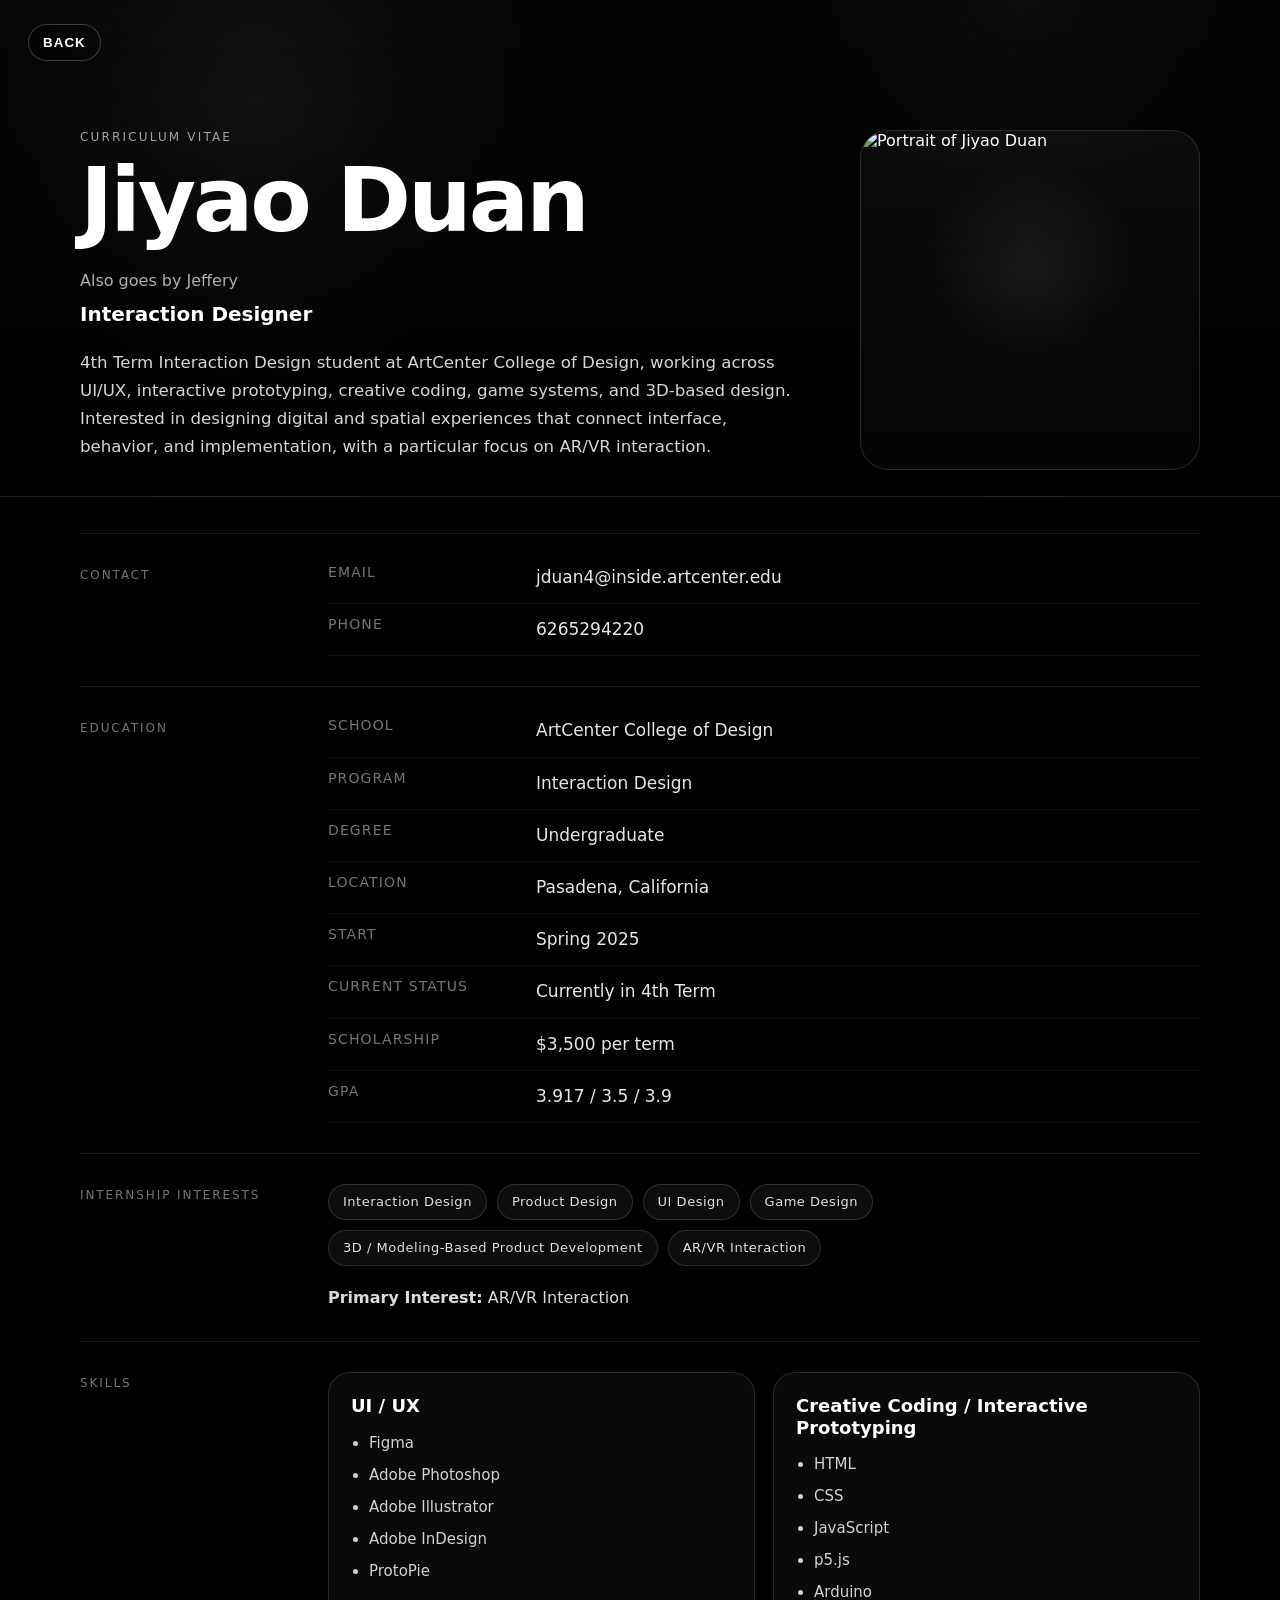
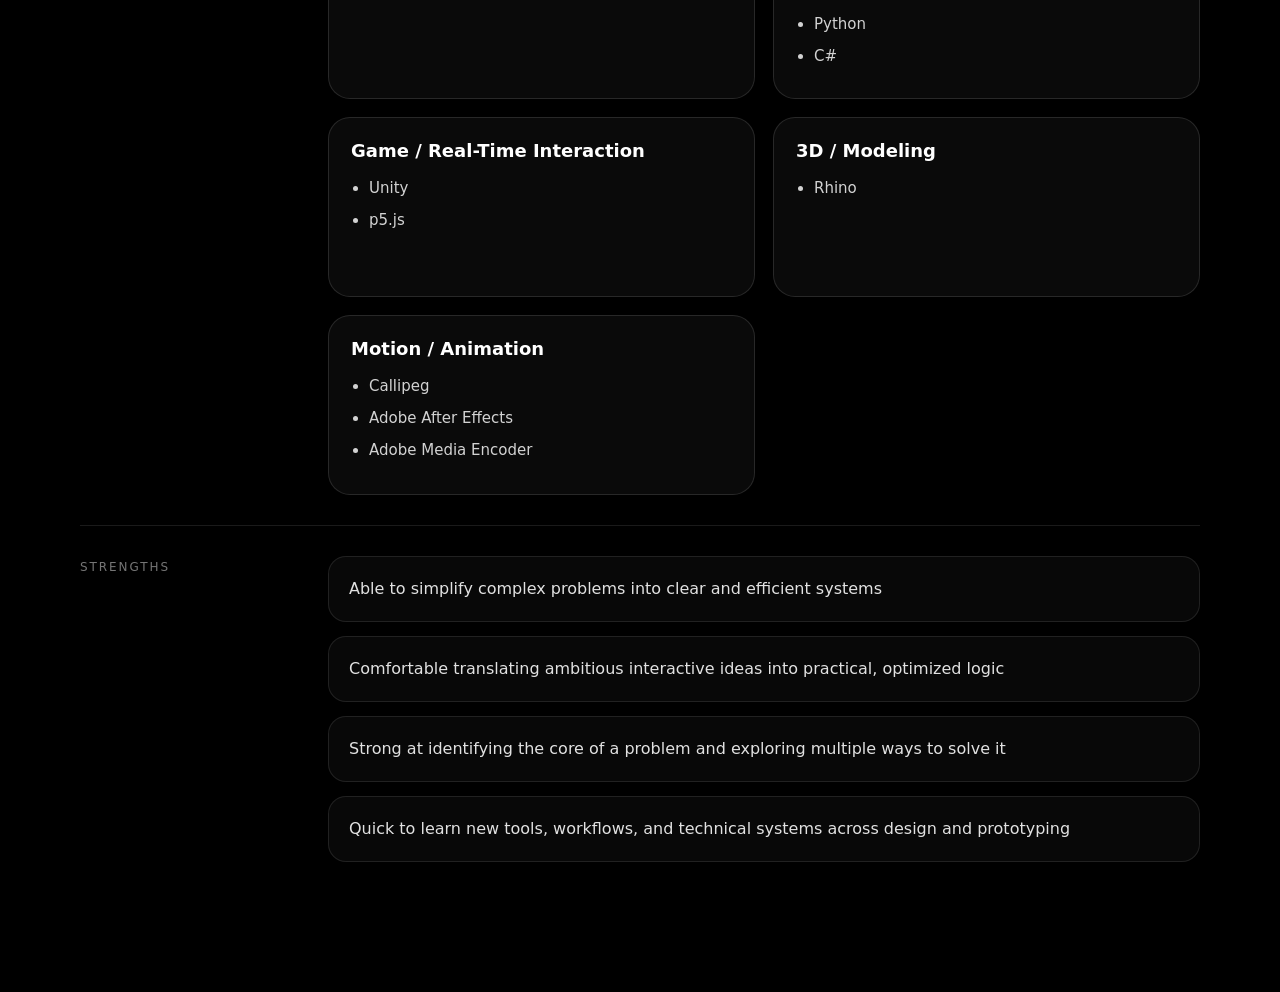
==== cv.html @ f0c349e0 "Add files via upload" ====
<!doctype html>
<html lang="en">
<head>
  <meta charset="utf-8" />
  <meta name="viewport" content="width=device-width,initial-scale=1" />
  <title>CV</title>
  <link rel="stylesheet" href="style.css" />
</head>
<body class="cv-page">

<main class="cv">
  <section class="cv__hero">
    <div class="cv__chrome">
      <button class="cv__back" type="button" onclick="window.location.href='index.html'">BACK</button>
    </div>

    <div class="cv__heroInner">
      <div class="cv__heroText">
        <div class="cv__eyebrow">CURRICULUM VITAE</div>

        <h1 class="cv__title">Jiyao Duan</h1>

        <p class="cv__alias">Also goes by Jeffery</p>
        <p class="cv__role">Interaction Designer</p>

        <p class="cv__intro">
          4th Term Interaction Design student at ArtCenter College of Design, working across UI/UX,
          interactive prototyping, creative coding, game systems, and 3D-based design. Interested in
          designing digital and spatial experiences that connect interface, behavior, and implementation,
          with a particular focus on AR/VR interaction.
        </p>
      </div>

      <div class="cv__heroMedia">
        <div class="cv__photoCard">
          <img class="cv__photo" src="reference/portfolio.jpeg" alt="Portrait of Jiyao Duan">
        </div>
      </div>
    </div>
  </section>

  <section class="cv__content">
    <section class="cv__section">
      <div class="cv__label">Contact</div>
      <div class="cv__body">
        <div class="cv__list">
          <div class="cv__row">
            <span class="cv__key">Email</span>
            <span class="cv__value">jduan4@inside.artcenter.edu</span>
          </div>
          <div class="cv__row">
            <span class="cv__key">Phone</span>
            <span class="cv__value">6265294220</span>
          </div>
        </div>
      </div>
    </section>

    <section class="cv__section">
      <div class="cv__label">Education</div>
      <div class="cv__body">
        <div class="cv__list">
          <div class="cv__row">
            <span class="cv__key">School</span>
            <span class="cv__value">ArtCenter College of Design</span>
          </div>
          <div class="cv__row">
            <span class="cv__key">Program</span>
            <span class="cv__value">Interaction Design</span>
          </div>
          <div class="cv__row">
            <span class="cv__key">Degree</span>
            <span class="cv__value">Undergraduate</span>
          </div>
          <div class="cv__row">
            <span class="cv__key">Location</span>
            <span class="cv__value">Pasadena, California</span>
          </div>
          <div class="cv__row">
            <span class="cv__key">Start</span>
            <span class="cv__value">Spring 2025</span>
          </div>
          <div class="cv__row">
            <span class="cv__key">Current Status</span>
            <span class="cv__value">Currently in 4th Term</span>
          </div>
          <div class="cv__row">
            <span class="cv__key">Scholarship</span>
            <span class="cv__value">$3,500 per term</span>
          </div>
          <div class="cv__row">
            <span class="cv__key">GPA</span>
            <span class="cv__value">3.917 / 3.5 / 3.9</span>
          </div>
        </div>
      </div>
    </section>

    <section class="cv__section">
      <div class="cv__label">Internship Interests</div>
      <div class="cv__body">
        <div class="cv__chips">
          <span>Interaction Design</span>
          <span>Product Design</span>
          <span>UI Design</span>
          <span>Game Design</span>
          <span>3D / Modeling-Based Product Development</span>
          <span>AR/VR Interaction</span>
        </div>
        <p class="cv__note"><strong>Primary Interest:</strong> AR/VR Interaction</p>
      </div>
    </section>

    <section class="cv__section">
      <div class="cv__label">Skills</div>
      <div class="cv__body">
        <div class="cv__grid">
          <article class="cv__card">
            <h3>UI / UX</h3>
            <ul>
              <li>Figma</li>
              <li>Adobe Photoshop</li>
              <li>Adobe Illustrator</li>
              <li>Adobe InDesign</li>
              <li>ProtoPie</li>
            </ul>
          </article>

          <article class="cv__card">
            <h3>Creative Coding / Interactive Prototyping</h3>
            <ul>
              <li>HTML</li>
              <li>CSS</li>
              <li>JavaScript</li>
              <li>p5.js</li>
              <li>Arduino</li>
              <li>Python</li>
              <li>C#</li>
            </ul>
          </article>

          <article class="cv__card">
            <h3>Game / Real-Time Interaction</h3>
            <ul>
              <li>Unity</li>
              <li>p5.js</li>
            </ul>
          </article>

          <article class="cv__card">
            <h3>3D / Modeling</h3>
            <ul>
              <li>Rhino</li>
            </ul>
          </article>

          <article class="cv__card">
            <h3>Motion / Animation</h3>
            <ul>
              <li>Callipeg</li>
              <li>Adobe After Effects</li>
              <li>Adobe Media Encoder</li>
            </ul>
          </article>
        </div>
      </div>
    </section>

    <section class="cv__section">
      <div class="cv__label">Strengths</div>
      <div class="cv__body">
        <div class="cv__strengths">
          <div class="cv__strength">Able to simplify complex problems into clear and efficient systems</div>
          <div class="cv__strength">Comfortable translating ambitious interactive ideas into practical, optimized logic</div>
          <div class="cv__strength">Strong at identifying the core of a problem and exploring multiple ways to solve it</div>
          <div class="cv__strength">Quick to learn new tools, workflows, and technical systems across design and prototyping</div>
        </div>
      </div>
    </section>
  </section>
</main>

</body>
</html>
---- style.css ----
:root{ 
  --bg:#ffffff;
  --ink:#111;
  --inkSoft: rgba(0,0,0,.55);
  --shadow: 0 20px 40px rgba(0,0,0,.18);
}

*{ box-sizing:border-box; }
html,body{ height:100%; }

body{
  margin:0;
  background: var(--bg);
  font-family: system-ui, -apple-system, Segoe UI, Roboto, Helvetica, Arial;
  overflow:hidden;
}

.topbar{
  position:fixed;
  inset:12px 12px auto 12px;
  height:44px;
  display:flex;
  justify-content:space-between;
  align-items:center;
  z-index:50;
  pointer-events:none;
}

.topbar__btn{
  pointer-events:auto;
  border:1px solid rgba(0,0,0,.18);
  background: rgba(255,255,255,.75);
  color: rgba(0,0,0,.85);
  padding:10px 14px;
  border-radius:999px;
  backdrop-filter: blur(10px);
  -webkit-backdrop-filter: blur(10px);
  font-weight:800;
  letter-spacing:.06em;
}

.topbar__center{
  color: rgba(0,0,0,.55);
  font-weight:900;
  letter-spacing:.12em;
}

.stage{
  position:fixed;
  inset:0;
  overflow:hidden;
  background: var(--bg);
  color: var(--ink);
}

.transition{
  position:fixed;
  inset:0;
  pointer-events:none;
  z-index:999;
  opacity:0;
}

.transition.is-on{ opacity:1; }

.transition__img{
  position:absolute;
  left:0;
  top:0;
  width:100px;
  height:100px;
  object-fit:cover;
  border-radius:10px;
  box-shadow: var(--shadow);
  transform-origin: left top;
}

.paper{
  position:absolute;
  inset:0;
  background-image:
    radial-gradient(circle at 20% 10%, rgba(0,0,0,.10), transparent 55%),
    radial-gradient(circle at 80% 30%, rgba(0,0,0,.08), transparent 60%),
    radial-gradient(circle at 40% 80%, rgba(0,0,0,.10), transparent 55%),
    repeating-linear-gradient(0deg, rgba(0,0,0,.03) 0 2px, transparent 2px 6px),
    repeating-linear-gradient(90deg, rgba(0,0,0,.02) 0 2px, transparent 2px 7px);
  mix-blend-mode: multiply;
  pointer-events:none;
}

.bigtype{
  position:absolute;
  inset:0;
  display:flex;
  flex-direction:column;
  justify-content:space-between;
  padding:110px 56px 90px;
  pointer-events:none;
}

#title-top,
#title-bottom{
  display:block;
  width:min(92vw, 1500px);
  margin:0 auto;
  text-align:center;
  font-weight:900;
  text-transform:uppercase;
  letter-spacing:.01em;
  color:#ffffff;
  transform: translateX(0);
  text-wrap: balance;
  word-break: normal;
}

#title-top{
  font-size: clamp(44px, 6vw, 88px);
  line-height:.92;
  opacity:.84;
}

#title-bottom{
  font-size: clamp(22px, 2.6vw, 38px);
  line-height:1;
  opacity:.62;
  letter-spacing:.06em;
  margin-bottom:36px;
}

@keyframes titleInFromRight {
  from { transform: translateX(110vw); opacity:0; }
  to   { transform: translateX(0); opacity:.84; }
}

@keyframes titleInFromLeft {
  from { transform: translateX(-110vw); opacity:0; }
  to   { transform: translateX(0); opacity:.58; }
}

.title-in-top{
  opacity:0;
  will-change: transform, opacity;
  animation: titleInFromRight 1100ms cubic-bezier(0.12, 0.9, 0.2, 1) forwards;
}

.title-in-bottom{
  opacity:0;
  will-change: transform, opacity;
  animation: titleInFromLeft 1100ms cubic-bezier(0.12, 0.9, 0.2, 1) forwards;
}

.route{
  position:absolute;
  left: clamp(14px, 4vw, 56px);
  top: 110px;
  width: clamp(90px, 16vw, 150px);
  height: calc(100vh - 200px);
  opacity:.35;
  pointer-events:none;
}

.route__path{
  fill:none;
  stroke: rgba(0,0,0,.35);
  stroke-width: 8;
  stroke-linecap: round;
  stroke-dasharray: 2 20;
}

.world{
  position:absolute;
  left:50%;
  top:50%;
  will-change: transform;
}

.stamp{
  position:absolute;
  left:0;
  top:0;
  width:min(380px, 68vw);
  aspect-ratio:3/4;
  transform-origin:center;
  cursor:pointer;
  transition:
    opacity 260ms ease,
    filter 260ms ease;
}

.stamp__inner{
  position:absolute;
  inset:0;
  overflow:hidden;
  border-radius:10px;
  background: transparent;
  padding:0;
  border:none;
  box-shadow:
    0 14px 24px rgba(0,0,0,.18),
    0 4px 10px rgba(0,0,0,.10);
  transition:
    box-shadow 260ms ease,
    transform 260ms ease;
}

.stamp__inner::before,
.stamp__inner::after{
  content:none;
}

.stamp__img{
  position:absolute;
  inset:0;
  width:100%;
  height:100%;
  object-fit:cover;
  display:block;
  border-radius:10px;
  border:none;
  box-shadow:none;
}

.stamp.is-focus .stamp__inner{
  box-shadow:
    0 24px 40px rgba(0,0,0,.24),
    0 8px 18px rgba(0,0,0,.12);
}

.meta{
  position:absolute;
  left:0;
  right:0;
  bottom:18px;
  text-align:center;
  font-size:12px;
  letter-spacing:.08em;
  text-transform:uppercase;
  color: var(--inkSoft);
  pointer-events:none;
}

/* =========================
   DETAIL PAGE ONLY
========================= */

body.detail-page{
  overflow-x:hidden;
  overflow-y:auto;
  background:#000;
}

.detail{
  --detail-progress: 0;
  position:relative;
  min-height:100vh;
  background:#000;
  color:#fff;
}

.detail__hero{
  position:relative;
  min-height:180vh;
  background:#000;
}

.detail__bg{
  position:fixed;
  inset:0;
  width:100%;
  height:100vh;
  object-fit:cover;
  z-index:0;
  transform: scale(calc(1.02 - (var(--detail-progress) * 0.02)));
  filter:
    brightness(calc(0.98 - (var(--detail-progress) * 0.20)))
    saturate(calc(1 - (var(--detail-progress) * 0.18)));
  will-change: transform, filter;
}

.detail__veil{
  position:fixed;
  inset:0;
  z-index:1;
  pointer-events:none;
  background:
    linear-gradient(
      to bottom,
      rgba(0,0,0,0.08) 0%,
      rgba(0,0,0,0.10) 18%,
      rgba(0,0,0,0.18) 38%,
      rgba(0,0,0,calc(0.28 + (var(--detail-progress) * 0.24))) 58%,
      rgba(0,0,0,calc(0.62 + (var(--detail-progress) * 0.22))) 76%,
      rgba(0,0,0,calc(0.94 + (var(--detail-progress) * 0.06))) 100%
    );
}

.detail__noise{
  position:fixed;
  inset:0;
  z-index:2;
  pointer-events:none;
  background:
    radial-gradient(circle at 20% 20%, rgba(255,255,255,.06), transparent 28%),
    radial-gradient(circle at 80% 10%, rgba(255,255,255,.04), transparent 22%),
    radial-gradient(circle at 50% 80%, rgba(255,255,255,.03), transparent 30%);
  mix-blend-mode:screen;
  opacity:calc(0.10 - (var(--detail-progress) * 0.04));
}

.detail__chrome{
  position:fixed;
  inset:0 0 auto 0;
  padding:24px 28px;
  z-index:20;
  pointer-events:none;
}

.detail__back{
  pointer-events:auto;
  border:1px solid rgba(255,255,255,.22);
  background: rgba(0,0,0,.26);
  color:#fff;
  padding:10px 14px;
  border-radius:999px;
  backdrop-filter: blur(12px);
  -webkit-backdrop-filter: blur(12px);
  font-weight:800;
  letter-spacing:.08em;
  cursor:pointer;
  transition:
    background 220ms ease,
    border-color 220ms ease,
    transform 220ms ease,
    opacity 220ms ease;
}

.detail__back:hover{
  background: rgba(0,0,0,.42);
  border-color: rgba(255,255,255,.34);
  transform: translateY(-1px);
}

.detail__heroInner{
  position:sticky;
  top:0;
  min-height:100vh;
  display:flex;
  flex-direction:column;
  justify-content:flex-end;
  padding:
    clamp(96px, 12vh, 140px)
    clamp(48px, 5vw, 80px)
    clamp(44px, 7vh, 72px);
  z-index:5;
  width:min(920px, calc(100% - 40px));
  margin:0;
  transform: translateY(calc(var(--detail-progress) * -36px));
  opacity:calc(1 - (var(--detail-progress) * 0.42));
  will-change: transform, opacity;
}

.detail__eyebrow{
  font-size:12px;
  letter-spacing:.18em;
  text-transform:uppercase;
  color:rgba(255,255,255,.72);
  margin-bottom:18px;
}

.detail__title{
  margin:0;
  font-size:clamp(44px, 8vw, 110px);
  line-height:.92;
  font-weight:900;
  letter-spacing:-0.03em;
  text-wrap:balance;
  max-width:7ch;
}

.detail__lead{
  width:min(620px, 86vw);
  margin:22px 0 0;
  font-size:clamp(16px, 1.65vw, 24px);
  line-height:1.5;
  color:rgba(255,255,255,.82);
}

.detail__heroMeta{
  display:flex;
  flex-wrap:wrap;
  gap:10px;
  margin-top:28px;
}

.detail__heroMeta span{
  display:inline-flex;
  align-items:center;
  min-height:34px;
  padding:8px 12px;
  border:1px solid rgba(255,255,255,.16);
  border-radius:999px;
  background:rgba(255,255,255,.06);
  color:rgba(255,255,255,.86);
  font-size:12px;
  letter-spacing:.08em;
  text-transform:uppercase;
  backdrop-filter: blur(10px);
  -webkit-backdrop-filter: blur(10px);
}

.detail__scrollCue{
  margin-top:34px;
  font-size:11px;
  letter-spacing:.22em;
  text-transform:uppercase;
  color:rgba(255,255,255,.52);
}

.detail__contentWrap{
  position:relative;
  z-index:10;
  background:#000;
  margin-top:-10vh;
  padding-bottom:120px;
}

.detail__content{
  width:min(1100px, calc(100% - 40px));
  margin:0 auto;
  padding-top:80px;
}

.detail__section{
  display:grid;
  grid-template-columns: 220px minmax(0, 1fr);
  gap:26px;
  padding:34px 0;
  border-top:1px solid rgba(255,255,255,.10);
}

.detail__section--intro{
  border-top:none;
  padding-top:0;
}

.detail__sectionLabel{
  font-size:12px;
  letter-spacing:.16em;
  text-transform:uppercase;
  color:rgba(255,255,255,.46);
  padding-top:4px;
}

.detail__sectionBody{
  min-width:0;
}

.detail__sectionBody p{
  margin:0 0 18px;
  font-size:clamp(16px, 1.35vw, 20px);
  line-height:1.75;
  color:rgba(255,255,255,.88);
}

.detail__mediaCard{
  border:1px solid rgba(255,255,255,.12);
  border-radius:24px;
  overflow:hidden;
  background:rgba(255,255,255,.03);
}

.detail__mediaPlaceholder{
  min-height:420px;
  display:grid;
  place-items:center;
  text-align:center;
  padding:28px;
  color:rgba(255,255,255,.38);
  font-size:14px;
  letter-spacing:.08em;
  text-transform:uppercase;
  background:
    linear-gradient(to bottom, rgba(255,255,255,.04), rgba(255,255,255,.02)),
    radial-gradient(circle at 50% 40%, rgba(255,255,255,.06), transparent 40%);
}

.detail__grid{
  display:grid;
  grid-template-columns:repeat(3, minmax(0, 1fr));
  gap:18px;
}

.detail__infoCard{
  min-height:220px;
  padding:22px;
  border:1px solid rgba(255,255,255,.12);
  border-radius:22px;
  background:rgba(255,255,255,.04);
  backdrop-filter: blur(10px);
  -webkit-backdrop-filter: blur(10px);
}

.detail__infoCard h3{
  margin:0 0 12px;
  font-size:18px;
  line-height:1.2;
  font-weight:800;
  color:#fff;
}

.detail__infoCard p{
  margin:0;
  font-size:15px;
  line-height:1.7;
  color:rgba(255,255,255,.78);
}

.detail.is-exit{
  pointer-events:none;
}

.detail.is-exit .detail__chrome,
.detail.is-exit .detail__heroInner,
.detail.is-exit .detail__contentWrap{
  opacity:0;
  transform: translateY(6px);
  transition: opacity 220ms ease, transform 220ms ease;
}

.detail__mediaVideo{
  display:block;
  width:100%;
  aspect-ratio:16 / 9;
  object-fit:cover;
  background:#000;
}

.detail__mediaCard--square{
  width:min(560px, 100%);
}

.detail__mediaVideo--square{
  display:block;
  width:100%;
  aspect-ratio:1 / 1;
  object-fit:cover;
  background:#000;
}

.detail__mediaImage{
  display:block;
  width:100%;
  aspect-ratio:16 / 9;
  object-fit:contain;
  background:#111;
}

.detail__mediaAsset{
  width:100%;
  height:100%;
  object-fit:contain;
  display:block;
  background:#111;
}

.detail__mediaPlaceholder--asset{
  min-height:420px;
  height:420px;
  padding:0;
  overflow:hidden;
  position:relative;
}

.detail__mediaAsset--fitHeightOnly{
  position:absolute;
  top:0;
  left:50%;
  transform:translateX(-50%);
  height:100%;
  width:auto;
  max-width:none;
  display:block;
  background:#111;
}

.detail__mediaAsset--fitHeight{
  position:absolute;
  top:0;
  left:50%;
  transform:translateX(-50%);
  height:100%;
  width:auto;
  max-width:none;
  display:block;
  background:#111;
}

.detail__mediaStack{
  display:grid;
  gap:18px;
}

.detail__mediaImage--cover{
  display:block;
  width:100%;
  aspect-ratio:16 / 9;
  object-fit:cover;
  background:#111;
}

.detail__mediaNote{
  margin:12px 4px 0;
  font-size:13px;
  line-height:1.5;
  color:rgba(255,255,255,.62);
  letter-spacing:.02em;
}

body.cv-page{
  margin:0;
  background:#000;
  color:#fff;
  font-family: system-ui, -apple-system, Segoe UI, Roboto, Helvetica, Arial;
  overflow-x:hidden;
  overflow-y:auto;
}

body.cv-page{
  margin:0;
  background:#000;
  color:#fff;
  font-family: system-ui, -apple-system, Segoe UI, Roboto, Helvetica, Arial;
  overflow-x:hidden;
  overflow-y:auto;
}

.cv{
  min-height:100vh;
  background:#000;
}

.cv__hero{
  position:relative;
  padding:96px 0 8px;
  border-bottom:1px solid rgba(255,255,255,.10);
  background:
    radial-gradient(circle at 20% 20%, rgba(255,255,255,.05), transparent 26%),
    radial-gradient(circle at 80% 0%, rgba(255,255,255,.03), transparent 18%),
    linear-gradient(to bottom, rgba(255,255,255,.02), rgba(255,255,255,0));
}

.cv__chrome{
  position:fixed;
  inset:0 0 auto 0;
  padding:24px 28px;
  z-index:20;
  pointer-events:none;
}

.cv__back{
  pointer-events:auto;
  border:1px solid rgba(255,255,255,.22);
  background: rgba(0,0,0,.26);
  color:#fff;
  padding:10px 14px;
  border-radius:999px;
  font-weight:800;
  letter-spacing:.08em;
  cursor:pointer;
  transition:
    background 220ms ease,
    border-color 220ms ease,
    transform 220ms ease;
}

.cv__back:hover{
  background: rgba(255,255,255,.10);
  border-color: rgba(255,255,255,.34);
  transform: translateY(-1px);
}

.cv__heroInner{
  width:min(1120px, calc(100% - 40px));
  margin:24px auto 0;
  padding:10px 0 18px;
  display:grid;
  grid-template-columns:minmax(0, 1.2fr) minmax(280px, 360px);
  gap:40px;
  align-items:start;
}

.cv__heroText{
  min-width:0;
}

.cv__heroMedia{
  display:flex;
  justify-content:flex-end;
}

.cv__photoCard{
  width:min(100%, 340px);
  aspect-ratio:1 / 1;
  border:1px solid rgba(255,255,255,.12);
  border-radius:28px;
  overflow:hidden;
  background:
    linear-gradient(to bottom, rgba(255,255,255,.04), rgba(255,255,255,.02)),
    radial-gradient(circle at 50% 40%, rgba(255,255,255,.06), transparent 40%);
}

.cv__photo{
  width:100%;
  height:100%;
  object-fit:cover;
  display:block;
}

.cv__eyebrow{
  font-size:12px;
  letter-spacing:.18em;
  text-transform:uppercase;
  color:rgba(255,255,255,.62);
  margin-bottom:14px;
}

.cv__title{
  margin:0;
  font-size:clamp(44px, 7vw, 96px);
  line-height:.94;
  font-weight:900;
  letter-spacing:-0.035em;
}

.cv__alias{
  margin:28px 0 0;
  font-size:16px;
  line-height:1.4;
  color:rgba(255,255,255,.68);
  max-width:760px;
}

.cv__role{
  margin:8px 0 0;
  font-size:20px;
  line-height:1.3;
  font-weight:700;
  color:#fff;
  max-width:760px;
}

.cv__intro{
  width:min(820px, 100%);
  margin:22px 0 0;
  font-size:clamp(16px, 1.3vw, 18px);
  line-height:1.7;
  color:rgba(255,255,255,.84);
}

.cv__content{
  width:min(1120px, calc(100% - 40px));
  margin:0 auto;
  padding:36px 0 100px;
}

.cv__section{
  display:grid;
  grid-template-columns:220px minmax(0,1fr);
  gap:28px;
  padding:30px 0;
  border-top:1px solid rgba(255,255,255,.10);
}

.cv__label{
  font-size:12px;
  letter-spacing:.16em;
  text-transform:uppercase;
  color:rgba(255,255,255,.46);
  padding-top:4px;
}

.cv__body{
  min-width:0;
}

.cv__list{
  display:grid;
  gap:12px;
}

.cv__row{
  display:grid;
  grid-template-columns:190px minmax(0,1fr);
  gap:18px;
  padding:0 0 12px;
  border-bottom:1px solid rgba(255,255,255,.06);
}

.cv__key{
  font-size:14px;
  text-transform:uppercase;
  letter-spacing:.08em;
  color:rgba(255,255,255,.46);
}

.cv__value{
  font-size:17px;
  line-height:1.6;
  color:rgba(255,255,255,.90);
}

.cv__chips{
  display:flex;
  flex-wrap:wrap;
  gap:10px;
}

.cv__chips span{
  display:inline-flex;
  align-items:center;
  min-height:36px;
  padding:8px 14px;
  border:1px solid rgba(255,255,255,.14);
  border-radius:999px;
  background:rgba(255,255,255,.05);
  color:rgba(255,255,255,.88);
  font-size:13px;
  letter-spacing:.04em;
}

.cv__note{
  margin:18px 0 0;
  font-size:16px;
  line-height:1.7;
  color:rgba(255,255,255,.86);
}

.cv__grid{
  display:grid;
  grid-template-columns:repeat(2, minmax(0,1fr));
  gap:18px;
}

.cv__card{
  min-height:180px;
  padding:22px;
  border:1px solid rgba(255,255,255,.12);
  border-radius:22px;
  background:rgba(255,255,255,.04);
}

.cv__card h3{
  margin:0 0 14px;
  font-size:18px;
  line-height:1.2;
  font-weight:800;
  color:#fff;
}

.cv__card ul{
  margin:0;
  padding-left:18px;
}

.cv__card li{
  margin:0 0 8px;
  font-size:15px;
  line-height:1.6;
  color:rgba(255,255,255,.82);
}

.cv__strengths{
  display:grid;
  gap:14px;
}

.cv__strength{
  padding:18px 20px;
  border:1px solid rgba(255,255,255,.10);
  border-radius:18px;
  background:rgba(255,255,255,.03);
  font-size:16px;
  line-height:1.75;
  color:rgba(255,255,255,.88);
}

@media (max-width: 900px){
  .cv__hero{
    padding-top:88px;
  }

  .cv__heroInner{
    margin-top:16px;
    padding-top:10px;
    grid-template-columns:1fr;
    gap:24px;
  }

  .cv__heroMedia{
    justify-content:flex-start;
  }

  .cv__photoCard{
    width:min(100%, 320px);
  }

  .cv__title{
    font-size:clamp(38px, 12vw, 64px);
    line-height:.96;
  }

  .cv__alias{
    margin-top:10px;
    font-size:15px;
  }

  .cv__role{
    font-size:18px;
    margin-top:4px;
  }

  .cv__intro{
    margin-top:18px;
    font-size:16px;
    line-height:1.68;
  }

  .cv__section{
    grid-template-columns:1fr;
    gap:14px;
    padding:24px 0;
  }

  .cv__row{
    grid-template-columns:1fr;
    gap:6px;
  }

  .cv__grid{
    grid-template-columns:1fr;
  }
}

@media (max-width: 900px){
  .cv__hero{
    padding-top:22px;
  }

  .cv__heroInner{
    margin-top:20px;
    padding-top:14px;
  }

  .cv__title{
    font-size:clamp(40px, 13vw, 72px);
  }

  .cv__role{
    font-size:18px;
  }

  .cv__intro{
    font-size:16px;
    line-height:1.7;
  }

  .cv__section{
    grid-template-columns:1fr;
    gap:14px;
    padding:24px 0;
  }

  .cv__row{
    grid-template-columns:1fr;
    gap:6px;
  }

  .cv__grid{
    grid-template-columns:1fr;
  }
}

@media (max-width: 900px){
  .bigtype{
    padding:96px 28px 78px;
  }

  #title-top{
    font-size: clamp(34px, 8vw, 72px);
    line-height:.94;
  }

  #title-bottom{
    font-size: clamp(14px, 3.4vw, 18px);
    line-height:1.05;
    margin-bottom:24px;
  }

  .route{
    opacity:.22;
  }

  .stamp{
    width:min(320px, 72vw);
  }

  .stamp__inner{
    padding:0;
    border-radius:8px;
  }

  .stamp__img{
    inset:0;
    width:100%;
    height:100%;
    border-radius:8px;
  }

  .detail__chrome{
    padding:18px 18px 0;
  }

  .detail__heroInner{
    padding:96px 16px 40px;
    width:min(100%, calc(100% - 32px));
  }

  .detail__title{
    max-width:none;
    font-size:clamp(40px, 12vw, 72px);
    line-height:.94;
  }

  .detail__lead{
    width:100%;
    font-size:16px;
    line-height:1.6;
  }

  .detail__heroMeta{
    gap:8px;
    margin-top:22px;
  }

  .detail__contentWrap{
    margin-top:-14vh;
    padding-bottom:80px;
  }

  .detail__content{
    width:min(100% - 24px, 1000px);
    padding-top:42px;
  }

  .detail__section{
    grid-template-columns:1fr;
    gap:14px;
    padding:28px 0;
  }

  .detail__grid{
    grid-template-columns:1fr;
  }

  .detail__mediaPlaceholder{
    min-height:240px;
  }

  .detail__mediaPlaceholder--asset{
    min-height:240px;
    height:240px;
  }

  .detail__mediaCard--square{
    width:100%;
  }
}
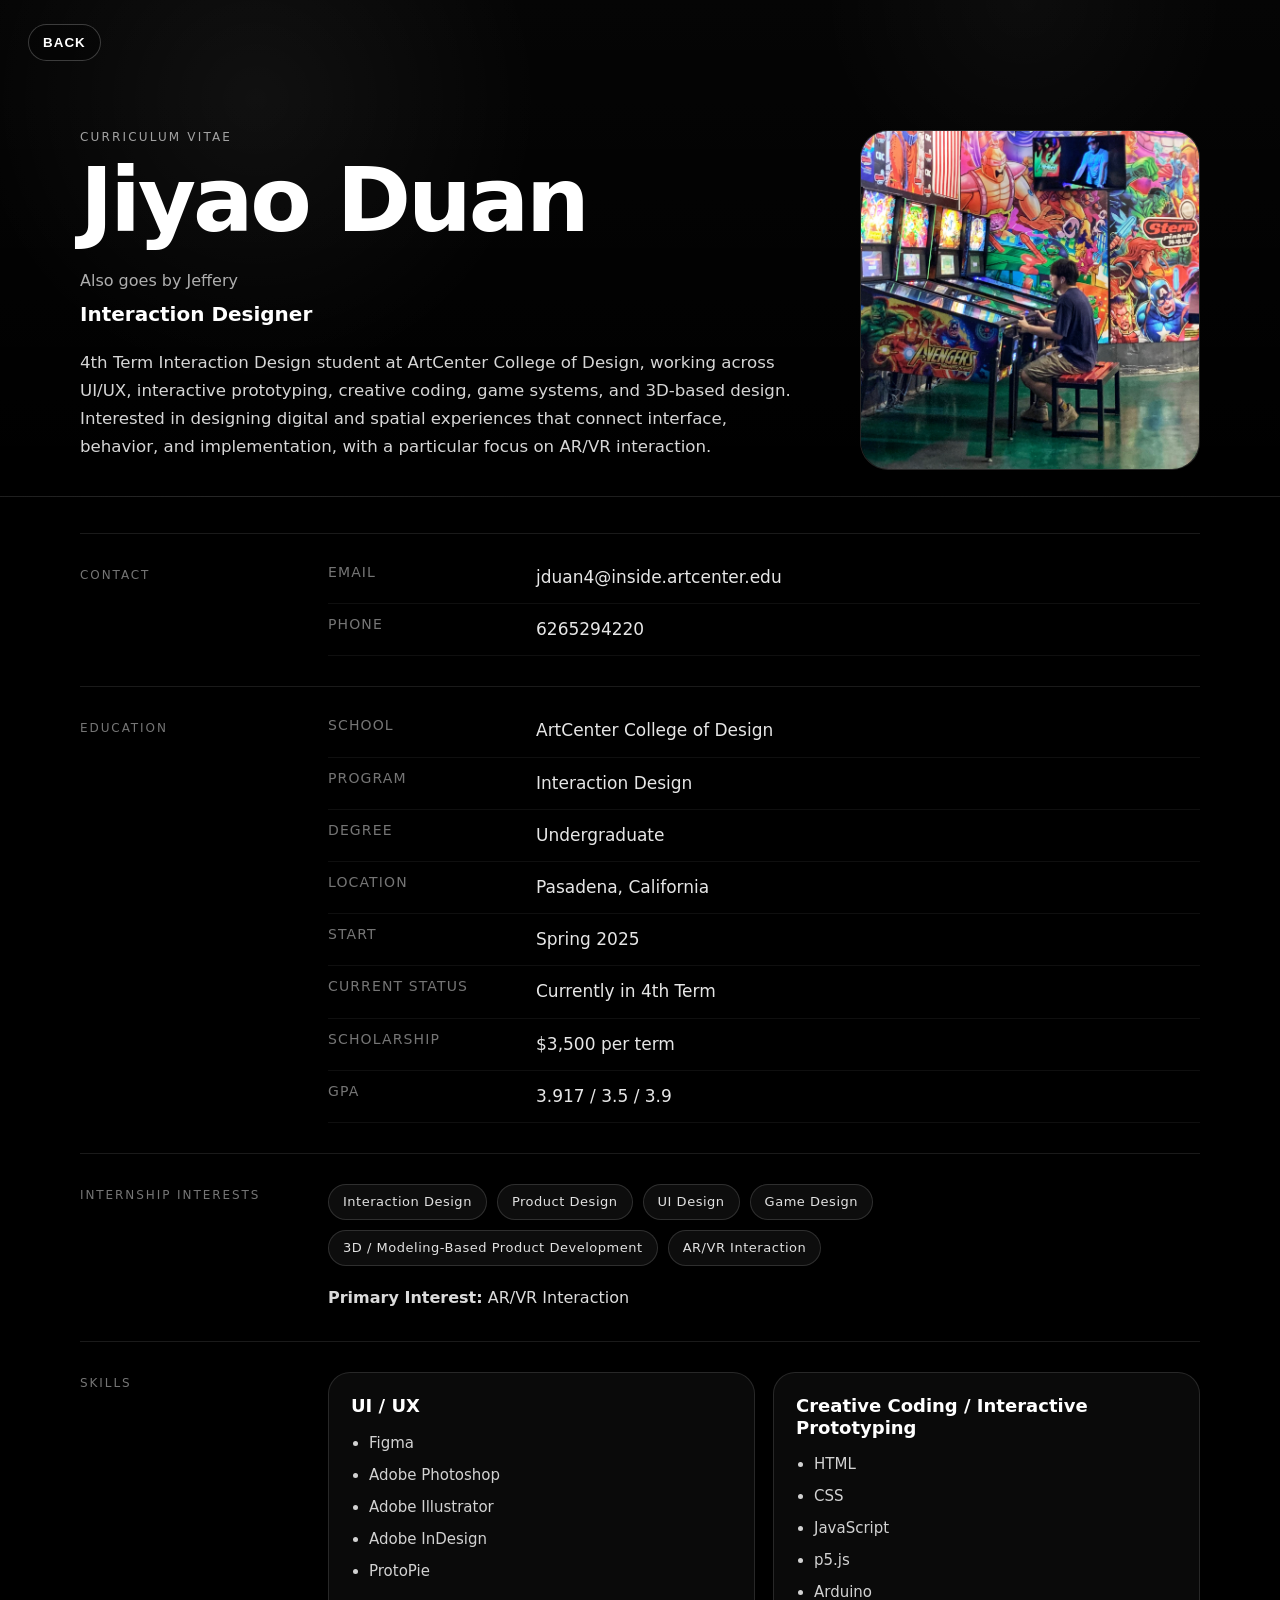
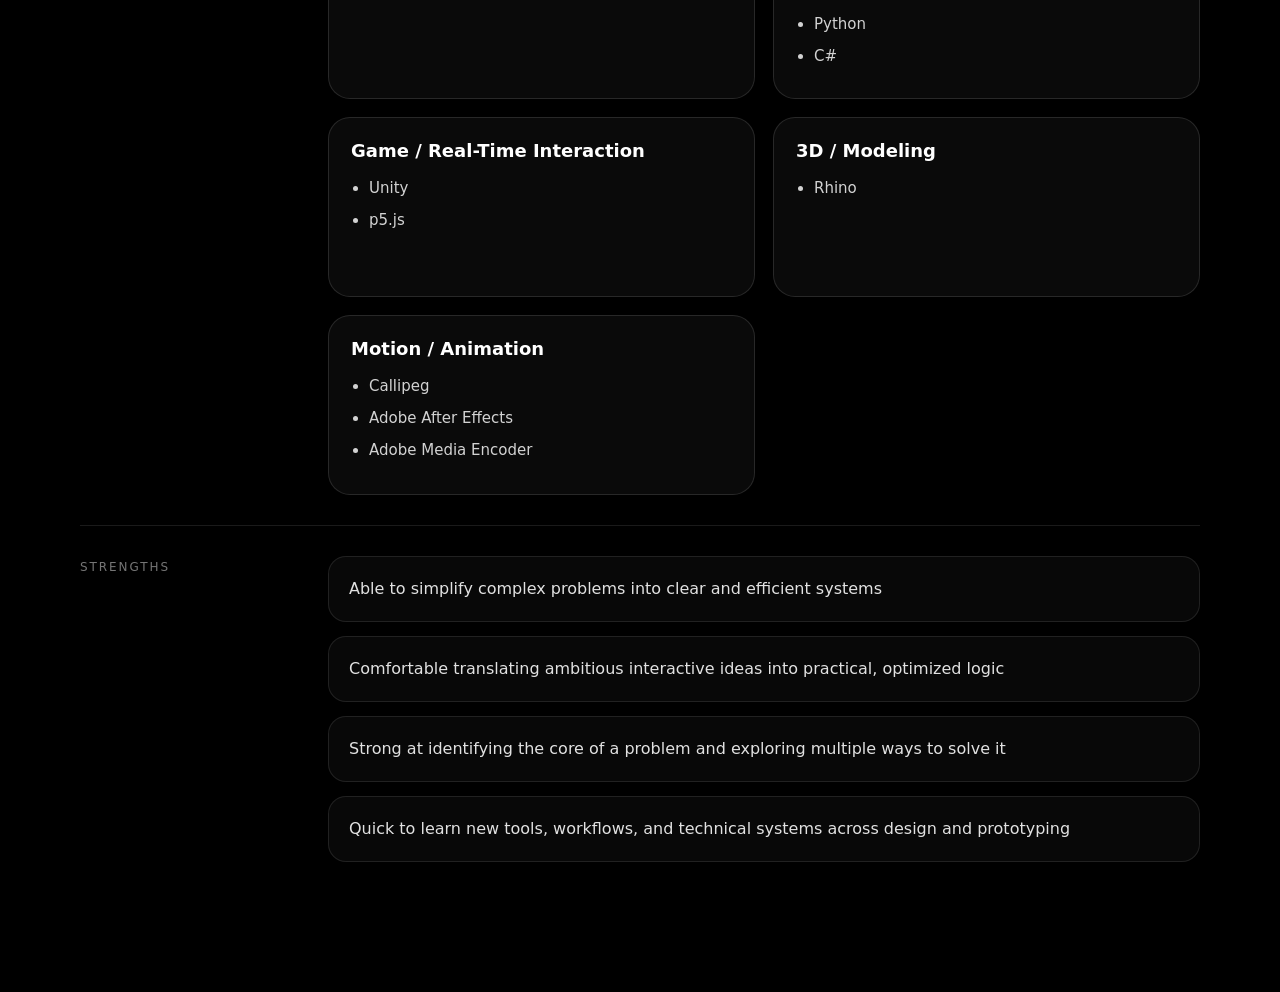
==== commit 235d789d: "Update cv.html" ====
--- a/cv.html
+++ b/cv.html
@@ -11,7 +11,7 @@
 <main class="cv">
   <section class="cv__hero">
     <div class="cv__chrome">
-      <button class="cv__back" type="button" onclick="window.location.href='index.html'">BACK</button>
+      <button class="cv__back" type="button" onclick="window.location.href='home.html'">BACK</button>
     </div>
 
     <div class="cv__heroInner">
@@ -181,4 +181,4 @@
 </main>
 
 </body>
-</html>+</html>
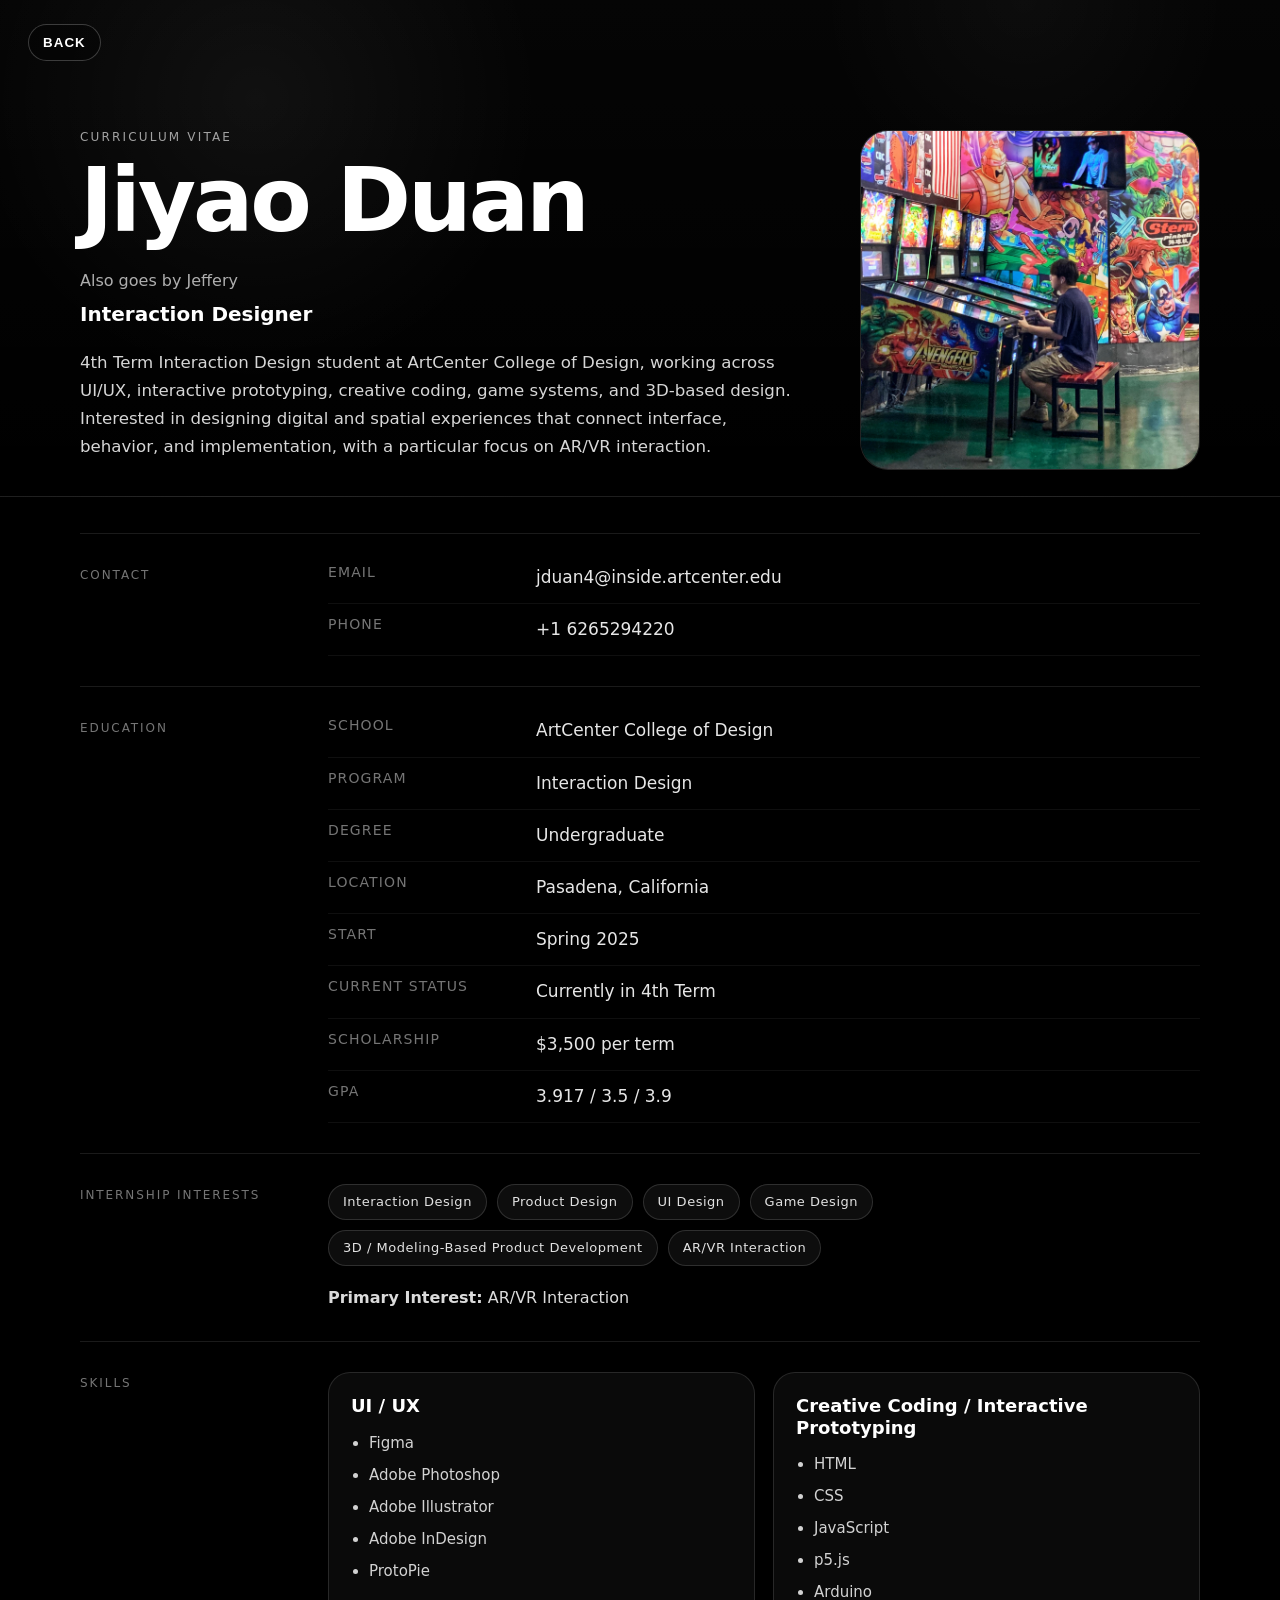
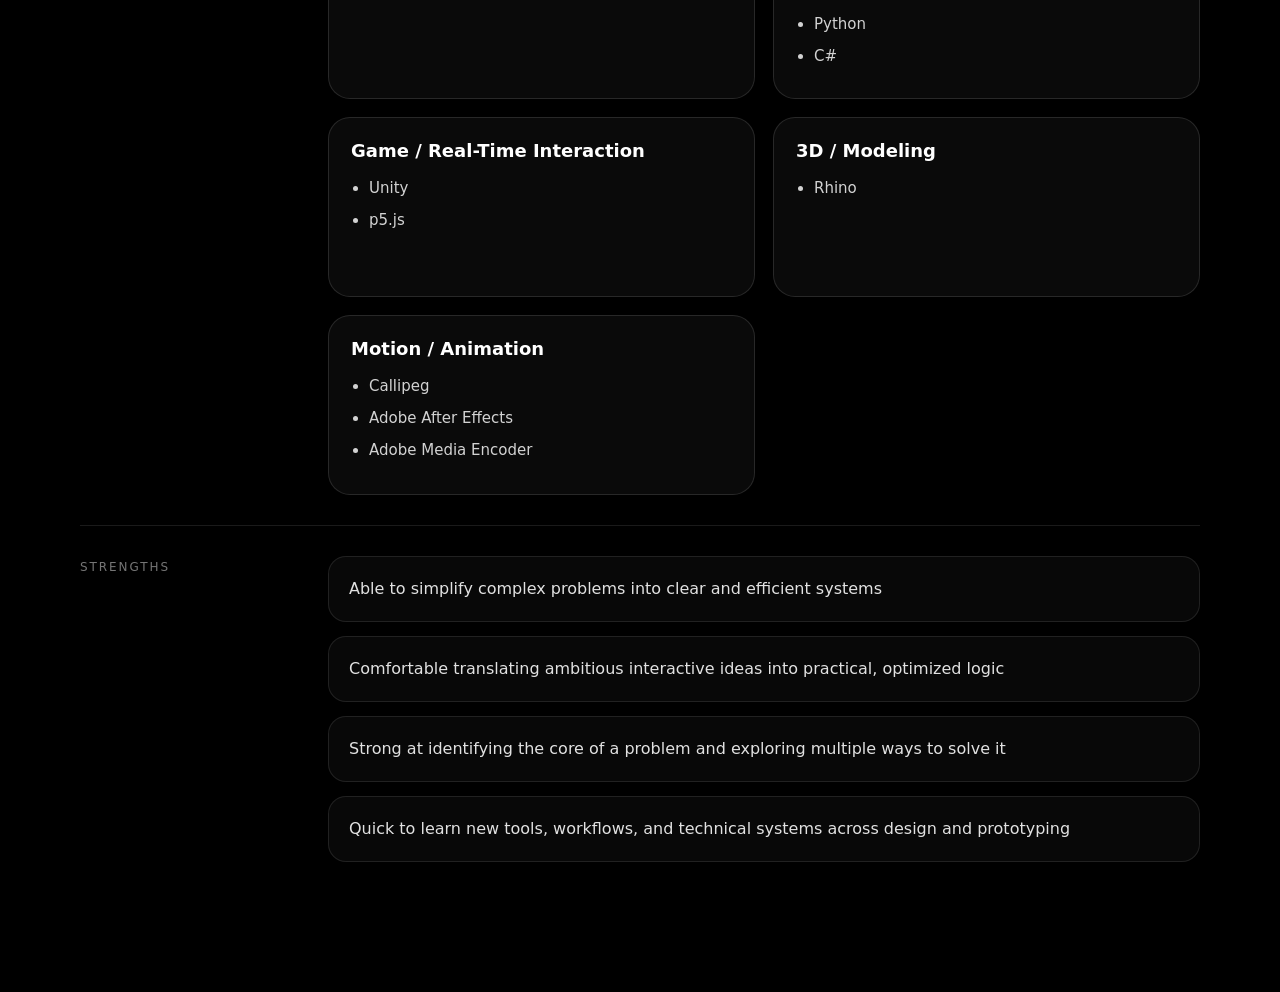
==== commit bdb9615a: "Update cv.html" ====
--- a/cv.html
+++ b/cv.html
@@ -50,7 +50,7 @@
           </div>
           <div class="cv__row">
             <span class="cv__key">Phone</span>
-            <span class="cv__value">6265294220</span>
+            <span class="cv__value">+1 6265294220</span>
           </div>
         </div>
       </div>
--- a/style.css
+++ b/style.css
@@ -982,26 +982,29 @@
 
 @media (max-width: 900px){
   .bigtype{
-    padding:96px 28px 78px;
+    padding:92px 24px 92px;
   }
 
   #title-top{
-    font-size: clamp(34px, 8vw, 72px);
-    line-height:.94;
+    font-size: clamp(30px, 6.6vw, 56px);
+    line-height:.96;
+    width:min(92vw, 760px);
   }
 
   #title-bottom{
-    font-size: clamp(14px, 3.4vw, 18px);
-    line-height:1.05;
-    margin-bottom:24px;
+    font-size: clamp(12px, 2.3vw, 16px);
+    line-height:1.08;
+    letter-spacing:.045em;
+    width:min(88vw, 680px);
+    margin-bottom:44px;
   }
 
   .route{
-    opacity:.22;
+    opacity:.16;
   }
 
   .stamp{
-    width:min(320px, 72vw);
+    width:min(250px, 50vw);
   }
 
   .stamp__inner{
@@ -1016,6 +1019,11 @@
     border-radius:8px;
   }
 
+  .meta{
+    bottom:24px;
+    font-size:11px;
+  }
+
   .detail__chrome{
     padding:18px 18px 0;
   }
@@ -1074,4 +1082,54 @@
   .detail__mediaCard--square{
     width:100%;
   }
-}+}
+
+@media (max-width: 640px){
+  .bigtype{
+    padding:104px 18px 88px;
+  }
+
+  #title-top{
+    font-size: clamp(22px, 7vw, 34px);
+    line-height:1;
+    width:min(92vw, 520px);
+    margin-top:18px;
+  }
+
+  #title-bottom{
+    font-size: clamp(14px, 3.7vw, 18px);
+    line-height:1.16;
+    letter-spacing:.035em;
+    width:min(90vw, 420px);
+    margin-bottom:28px;
+    transform: translateY(20px);
+  }
+
+  .topbar{
+    inset:10px 10px auto 10px;
+    height:40px;
+  }
+
+  .topbar__btn{
+    padding:9px 12px;
+    font-size:12px;
+  }
+
+  .topbar__center{
+    font-size:12px;
+  }
+
+  .route{
+    opacity:.1;
+  }
+
+  .stamp{
+    width:min(230px, 60vw);
+  }
+
+  .meta{
+    bottom:20px;
+    font-size:10px;
+    letter-spacing:.06em;
+  }
+}
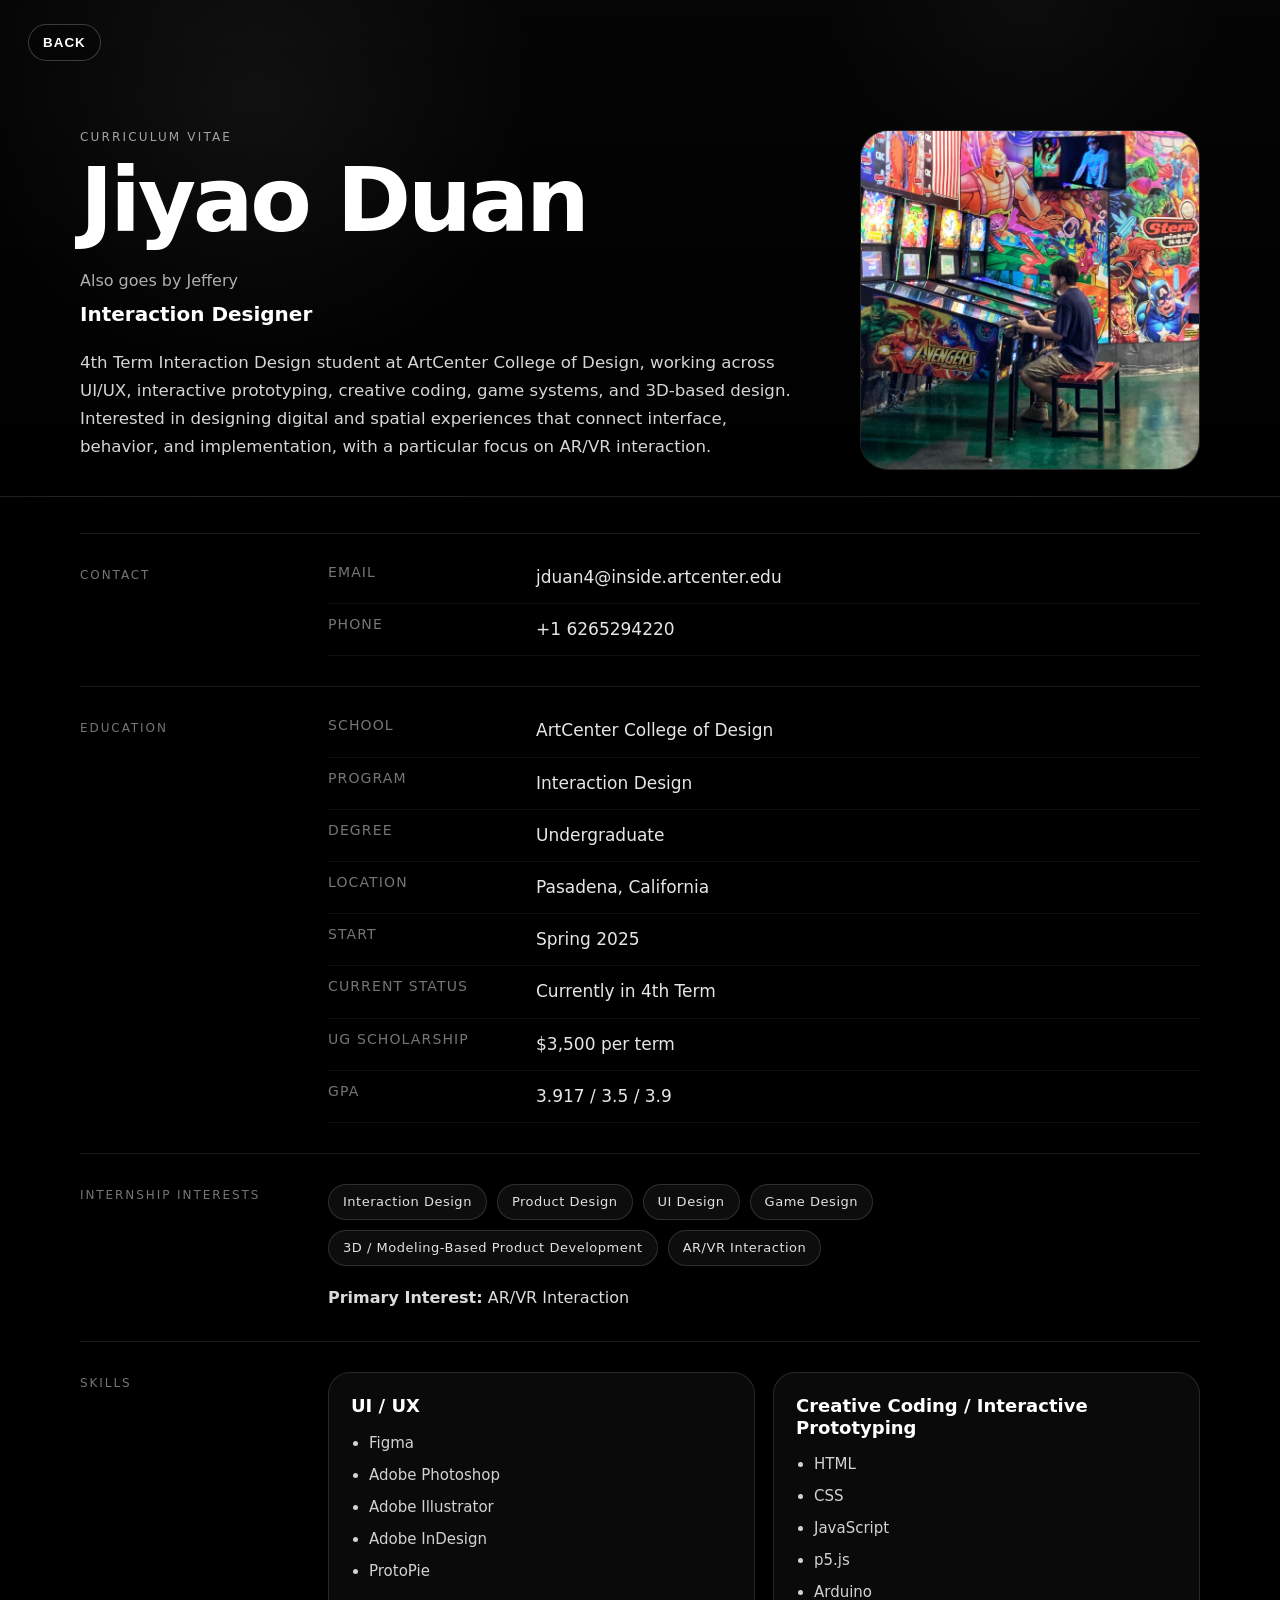
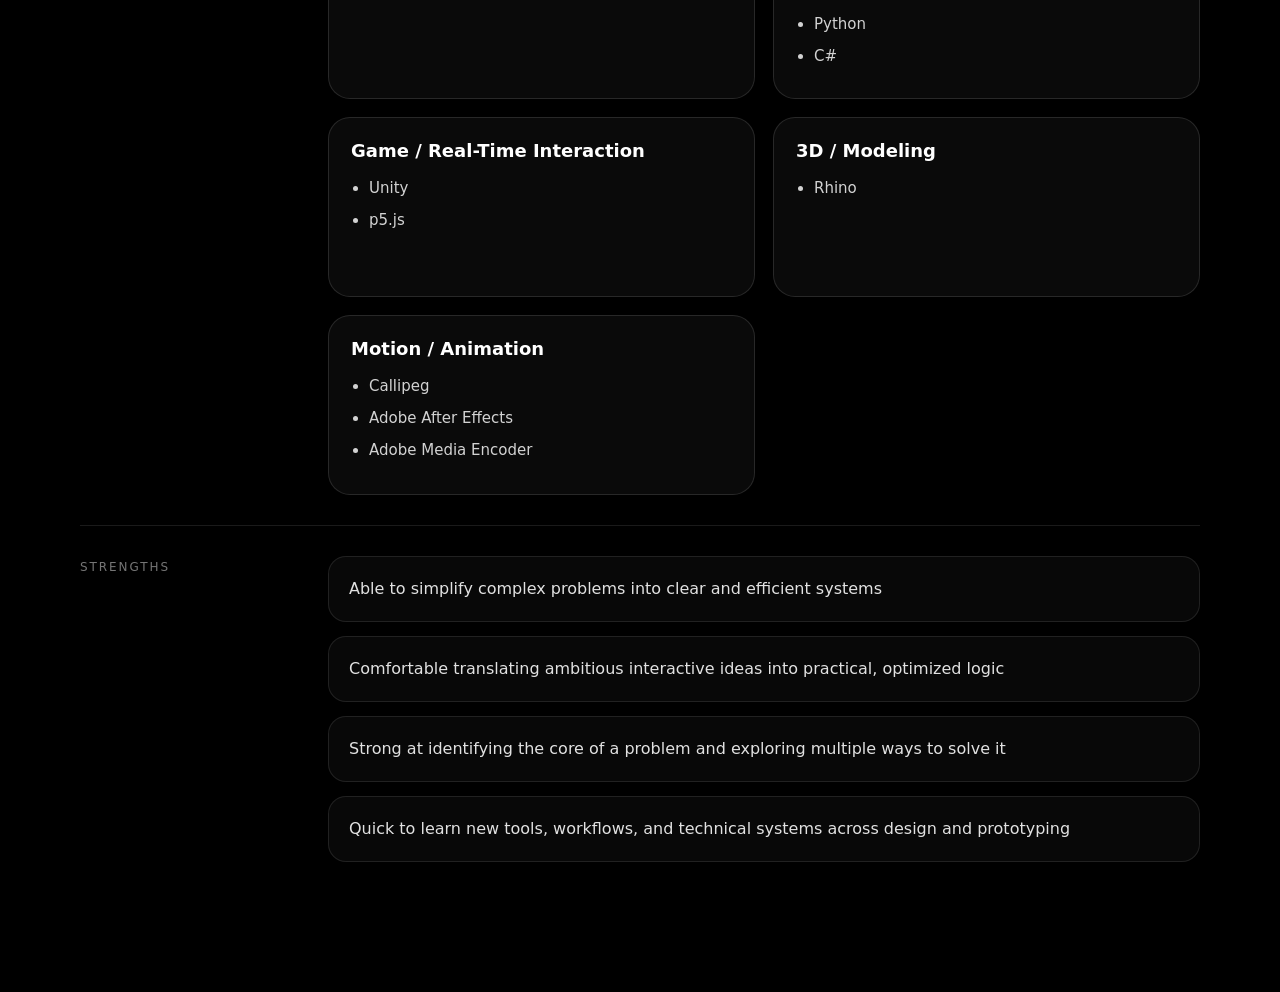
==== commit 4d032b7e: "Update cv.html" ====
--- a/cv.html
+++ b/cv.html
@@ -85,7 +85,7 @@
             <span class="cv__value">Currently in 4th Term</span>
           </div>
           <div class="cv__row">
-            <span class="cv__key">Scholarship</span>
+            <span class="cv__key">UG Scholarship</span>
             <span class="cv__value">$3,500 per term</span>
           </div>
           <div class="cv__row">
--- a/style.css
+++ b/style.css
@@ -51,6 +51,7 @@
   overflow:hidden;
   background: var(--bg);
   color: var(--ink);
+  touch-action:none;
 }
 
 .transition{
@@ -86,6 +87,7 @@
     repeating-linear-gradient(90deg, rgba(0,0,0,.02) 0 2px, transparent 2px 7px);
   mix-blend-mode: multiply;
   pointer-events:none;
+  z-index:0;
 }
 
 .bigtype{
@@ -96,6 +98,7 @@
   justify-content:space-between;
   padding:110px 56px 90px;
   pointer-events:none;
+  z-index:12;
 }
 
 #title-top,
@@ -111,6 +114,7 @@
   transform: translateX(0);
   text-wrap: balance;
   word-break: normal;
+  text-shadow: 0 2px 12px rgba(0,0,0,.16);
 }
 
 #title-top{
@@ -157,6 +161,7 @@
   height: calc(100vh - 200px);
   opacity:.35;
   pointer-events:none;
+  z-index:2;
 }
 
 .route__path{
@@ -172,13 +177,14 @@
   left:50%;
   top:50%;
   will-change: transform;
+  z-index:4;
 }
 
 .stamp{
   position:absolute;
   left:0;
   top:0;
-  width:min(380px, 68vw);
+  width:clamp(250px, 27.5vw, 400px);
   aspect-ratio:3/4;
   transform-origin:center;
   cursor:pointer;
@@ -237,6 +243,286 @@
   text-transform:uppercase;
   color: var(--inkSoft);
   pointer-events:none;
+  z-index:12;
+}
+
+@media (max-width: 1440px){
+  .bigtype{
+    padding:96px 42px 76px;
+  }
+
+  #title-top{
+    font-size: clamp(38px, 5.1vw, 72px);
+    width:min(88vw, 1080px);
+  }
+
+  #title-bottom{
+    font-size: clamp(18px, 2.15vw, 30px);
+    width:min(80vw, 860px);
+    margin-bottom:24px;
+  }
+
+  .stamp{
+    width:clamp(210px, 23vw, 320px);
+  }
+}
+
+@media (max-height: 900px){
+  .world{
+    top:52%;
+  }
+}
+
+@media (min-width: 1000px) and (max-width: 1700px) and (max-height: 1050px){
+  .bigtype{
+    padding:92px 40px 68px;
+  }
+
+  #title-top{
+    font-size: clamp(34px, 4.3vw, 60px);
+    width:min(84vw, 960px);
+  }
+
+  #title-bottom{
+    font-size: clamp(16px, 1.7vw, 22px);
+    width:min(76vw, 760px);
+    margin-bottom:18px;
+  }
+
+  .stamp{
+    width:clamp(190px, 19vw, 285px);
+  }
+
+  .meta{
+    font-size:11px;
+  }
+
+  .detail__heroInner{
+    padding:
+      clamp(88px, 10vh, 120px)
+      clamp(40px, 4vw, 64px)
+      clamp(34px, 5vh, 52px);
+    width:min(840px, calc(100% - 40px));
+  }
+
+  .detail__title{
+    font-size:clamp(38px, 6vw, 84px);
+  }
+
+  .detail__lead{
+    width:min(560px, 78vw);
+    margin-top:18px;
+    font-size:clamp(15px, 1.35vw, 20px);
+  }
+
+  .detail__heroMeta{
+    margin-top:22px;
+  }
+
+  .detail__contentWrap{
+    margin-top:-8vh;
+    padding-bottom:96px;
+  }
+
+  .detail__content{
+    width:min(980px, calc(100% - 40px));
+    padding-top:56px;
+  }
+
+  .detail__section{
+    grid-template-columns: 190px minmax(0, 1fr);
+    gap:22px;
+    padding:28px 0;
+  }
+
+  .detail__sectionBody p{
+    font-size:clamp(15px, 1.18vw, 18px);
+    line-height:1.68;
+  }
+
+  .detail__mediaPlaceholder{
+    min-height:360px;
+  }
+
+  .detail__mediaPlaceholder--asset{
+    min-height:360px;
+    height:360px;
+  }
+
+  .cv__hero{
+    padding:82px 0 8px;
+  }
+
+  .cv__heroInner{
+    width:min(1040px, calc(100% - 40px));
+    gap:28px;
+  }
+
+  .cv__photoCard{
+    width:min(100%, 300px);
+  }
+
+  .cv__title{
+    font-size:clamp(40px, 5.6vw, 78px);
+  }
+
+  .cv__alias{
+    margin-top:20px;
+    font-size:15px;
+  }
+
+  .cv__role{
+    font-size:18px;
+  }
+
+  .cv__intro{
+    width:min(720px, 100%);
+    margin-top:18px;
+    font-size:clamp(15px, 1.12vw, 17px);
+    line-height:1.62;
+  }
+
+  .cv__content{
+    width:min(1040px, calc(100% - 40px));
+    padding:28px 0 84px;
+  }
+
+  .cv__section{
+    grid-template-columns:190px minmax(0,1fr);
+    gap:24px;
+    padding:24px 0;
+  }
+
+  .cv__value,
+  .cv__strength{
+    font-size:16px;
+  }
+
+  .cv__card{
+    min-height:160px;
+  }
+}
+
+@media (min-width: 1000px) and (max-width: 1600px) and (max-height: 920px){
+  .bigtype{
+    padding:84px 32px 58px;
+  }
+
+  #title-top{
+    font-size: clamp(30px, 3.9vw, 52px);
+    width:min(82vw, 820px);
+  }
+
+  #title-bottom{
+    font-size: clamp(14px, 1.45vw, 19px);
+    width:min(72vw, 680px);
+    margin-bottom:12px;
+  }
+
+  .stamp{
+    width:clamp(176px, 17vw, 248px);
+  }
+
+  .detail__hero{
+    min-height:160vh;
+  }
+
+  .detail__heroInner{
+    padding:78px 34px 30px;
+    width:min(780px, calc(100% - 36px));
+  }
+
+  .detail__title{
+    font-size:clamp(34px, 5.1vw, 68px);
+  }
+
+  .detail__lead{
+    width:min(520px, 74vw);
+    font-size:15px;
+  }
+
+  .detail__heroMeta span{
+    min-height:32px;
+    padding:7px 10px;
+    font-size:11px;
+  }
+
+  .detail__content{
+    width:min(920px, calc(100% - 36px));
+    padding-top:46px;
+  }
+
+  .detail__section{
+    grid-template-columns:170px minmax(0, 1fr);
+    gap:18px;
+    padding:22px 0;
+  }
+
+  .detail__sectionBody p{
+    font-size:15px;
+    line-height:1.62;
+  }
+
+  .detail__mediaPlaceholder{
+    min-height:320px;
+  }
+
+  .detail__mediaPlaceholder--asset{
+    min-height:320px;
+    height:320px;
+  }
+
+  .cv__hero{
+    padding-top:72px;
+  }
+
+  .cv__heroInner{
+    gap:24px;
+  }
+
+  .cv__photoCard{
+    width:min(100%, 270px);
+  }
+
+  .cv__title{
+    font-size:clamp(36px, 4.8vw, 66px);
+  }
+
+  .cv__alias{
+    margin-top:16px;
+    font-size:14px;
+  }
+
+  .cv__role{
+    font-size:17px;
+  }
+
+  .cv__intro{
+    margin-top:16px;
+    font-size:15px;
+    line-height:1.58;
+  }
+
+  .cv__content{
+    padding:24px 0 72px;
+  }
+
+  .cv__section{
+    grid-template-columns:170px minmax(0,1fr);
+    gap:20px;
+    padding:22px 0;
+  }
+
+  .cv__row{
+    grid-template-columns:160px minmax(0,1fr);
+    gap:14px;
+  }
+
+  .cv__value,
+  .cv__strength{
+    font-size:15px;
+    line-height:1.58;
+  }
 }
 
 /* =========================
@@ -982,29 +1268,31 @@
 
 @media (max-width: 900px){
   .bigtype{
-    padding:92px 24px 92px;
+    padding:108px 26px 74px;
   }
 
   #title-top{
-    font-size: clamp(30px, 6.6vw, 56px);
+    font-size: clamp(34px, 5.4vw, 58px);
     line-height:.96;
-    width:min(92vw, 760px);
+    width:min(88vw, 700px);
+    margin-top:0;
   }
 
   #title-bottom{
-    font-size: clamp(12px, 2.3vw, 16px);
-    line-height:1.08;
-    letter-spacing:.045em;
-    width:min(88vw, 680px);
-    margin-bottom:44px;
+    font-size: clamp(14px, 1.95vw, 18px);
+    line-height:1.12;
+    letter-spacing:.035em;
+    width:min(82vw, 620px);
+    margin-bottom:18px;
+    transform: translateY(18px);
   }
 
   .route{
-    opacity:.16;
+    opacity:.14;
   }
 
   .stamp{
-    width:min(250px, 50vw);
+    width:min(220px, 40vw);
   }
 
   .stamp__inner{
@@ -1020,7 +1308,7 @@
   }
 
   .meta{
-    bottom:24px;
+    bottom:22px;
     font-size:11px;
   }
 
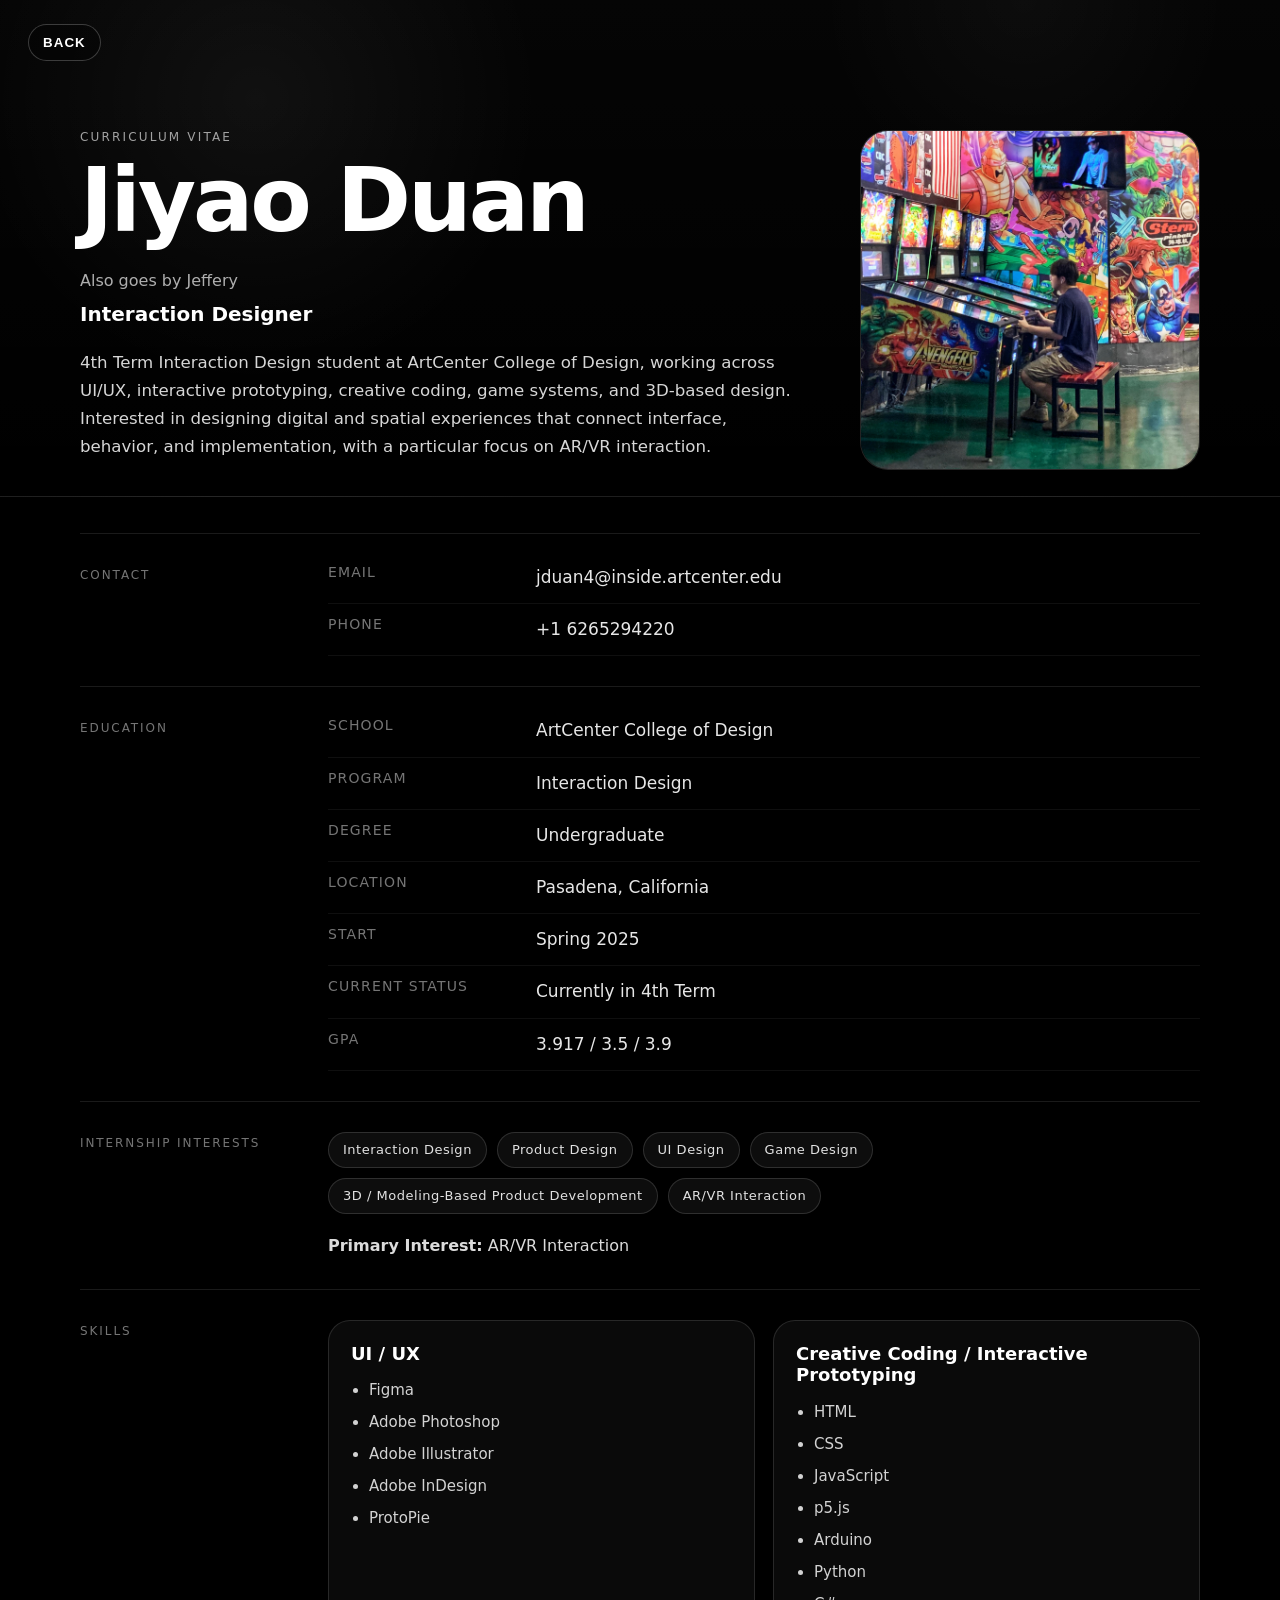
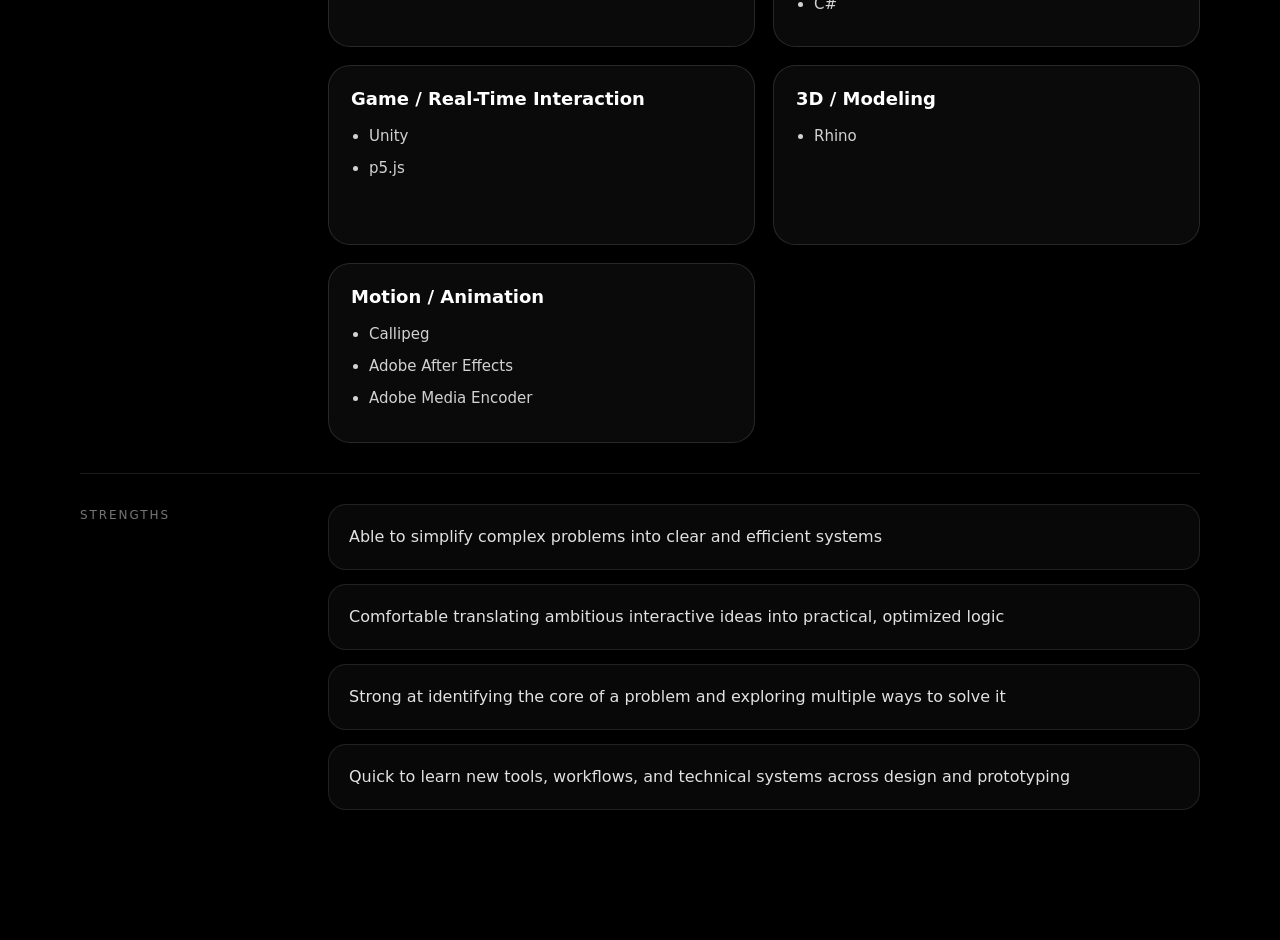
==== commit 41dad227: "Update cv.html" ====
--- a/cv.html
+++ b/cv.html
@@ -83,10 +83,6 @@
           <div class="cv__row">
             <span class="cv__key">Current Status</span>
             <span class="cv__value">Currently in 4th Term</span>
-          </div>
-          <div class="cv__row">
-            <span class="cv__key">UG Scholarship</span>
-            <span class="cv__value">$3,500 per term</span>
           </div>
           <div class="cv__row">
             <span class="cv__key">GPA</span>
--- a/style.css
+++ b/style.css
@@ -290,7 +290,7 @@
   }
 
   .stamp{
-    width:clamp(190px, 19vw, 285px);
+    width:clamp(270px, 26.4vw, 376px);
   }
 
   .meta{
@@ -306,13 +306,13 @@
   }
 
   .detail__title{
-    font-size:clamp(38px, 6vw, 84px);
+    font-size:clamp(36px, 5.4vw, 76px);
   }
 
   .detail__lead{
     width:min(560px, 78vw);
     margin-top:18px;
-    font-size:clamp(15px, 1.35vw, 20px);
+    font-size:clamp(14px, 1.18vw, 18px);
   }
 
   .detail__heroMeta{
@@ -336,8 +336,8 @@
   }
 
   .detail__sectionBody p{
-    font-size:clamp(15px, 1.18vw, 18px);
-    line-height:1.68;
+    font-size:clamp(14px, 1.05vw, 16px);
+    line-height:1.62;
   }
 
   .detail__mediaPlaceholder{
@@ -363,23 +363,23 @@
   }
 
   .cv__title{
-    font-size:clamp(40px, 5.6vw, 78px);
+    font-size:clamp(36px, 5vw, 70px);
   }
 
   .cv__alias{
     margin-top:20px;
-    font-size:15px;
+    font-size:14px;
   }
 
   .cv__role{
-    font-size:18px;
+    font-size:17px;
   }
 
   .cv__intro{
     width:min(720px, 100%);
     margin-top:18px;
-    font-size:clamp(15px, 1.12vw, 17px);
-    line-height:1.62;
+    font-size:clamp(14px, 1vw, 16px);
+    line-height:1.58;
   }
 
   .cv__content{
@@ -395,11 +395,22 @@
 
   .cv__value,
   .cv__strength{
-    font-size:16px;
+    font-size:15px;
+    line-height:1.56;
   }
 
   .cv__card{
     min-height:160px;
+  }
+
+  .cv__note{
+    font-size:15px;
+    line-height:1.62;
+  }
+
+  .cv__card li{
+    font-size:14px;
+    line-height:1.55;
   }
 }
 
@@ -420,7 +431,7 @@
   }
 
   .stamp{
-    width:clamp(176px, 17vw, 248px);
+    width:clamp(254px, 23.6vw, 342px);
   }
 
   .detail__hero{
@@ -433,12 +444,12 @@
   }
 
   .detail__title{
-    font-size:clamp(34px, 5.1vw, 68px);
+    font-size:clamp(32px, 4.6vw, 60px);
   }
 
   .detail__lead{
     width:min(520px, 74vw);
-    font-size:15px;
+    font-size:14px;
   }
 
   .detail__heroMeta span{
@@ -459,8 +470,8 @@
   }
 
   .detail__sectionBody p{
-    font-size:15px;
-    line-height:1.62;
+    font-size:14px;
+    line-height:1.58;
   }
 
   .detail__mediaPlaceholder{
@@ -485,22 +496,22 @@
   }
 
   .cv__title{
-    font-size:clamp(36px, 4.8vw, 66px);
+    font-size:clamp(34px, 4.3vw, 58px);
   }
 
   .cv__alias{
     margin-top:16px;
-    font-size:14px;
+    font-size:13px;
   }
 
   .cv__role{
-    font-size:17px;
+    font-size:16px;
   }
 
   .cv__intro{
     margin-top:16px;
-    font-size:15px;
-    line-height:1.58;
+    font-size:14px;
+    line-height:1.54;
   }
 
   .cv__content{
@@ -520,8 +531,18 @@
 
   .cv__value,
   .cv__strength{
-    font-size:15px;
-    line-height:1.58;
+    font-size:14px;
+    line-height:1.54;
+  }
+
+  .cv__note{
+    font-size:14px;
+    line-height:1.56;
+  }
+
+  .cv__card li{
+    font-size:13px;
+    line-height:1.5;
   }
 }
 
@@ -1292,7 +1313,7 @@
   }
 
   .stamp{
-    width:min(220px, 40vw);
+    width:min(328px, 62vw);
   }
 
   .stamp__inner{
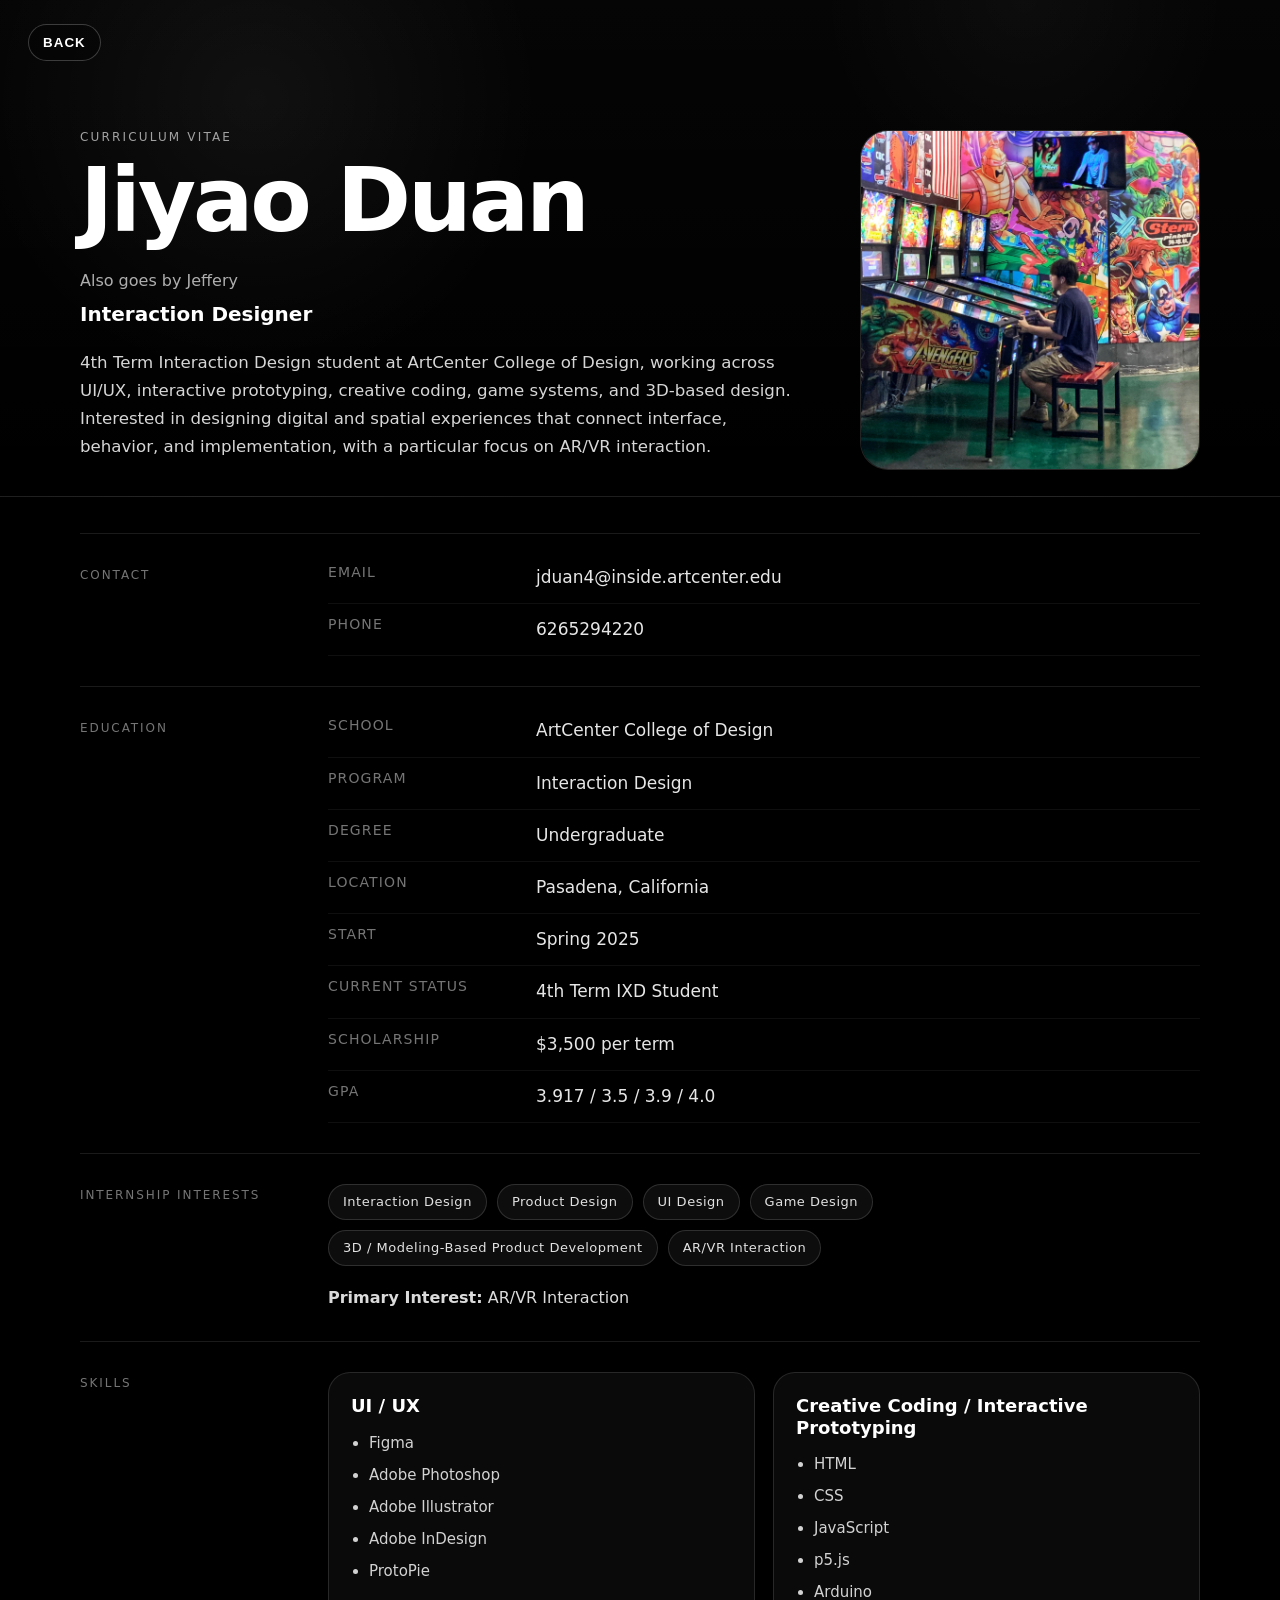
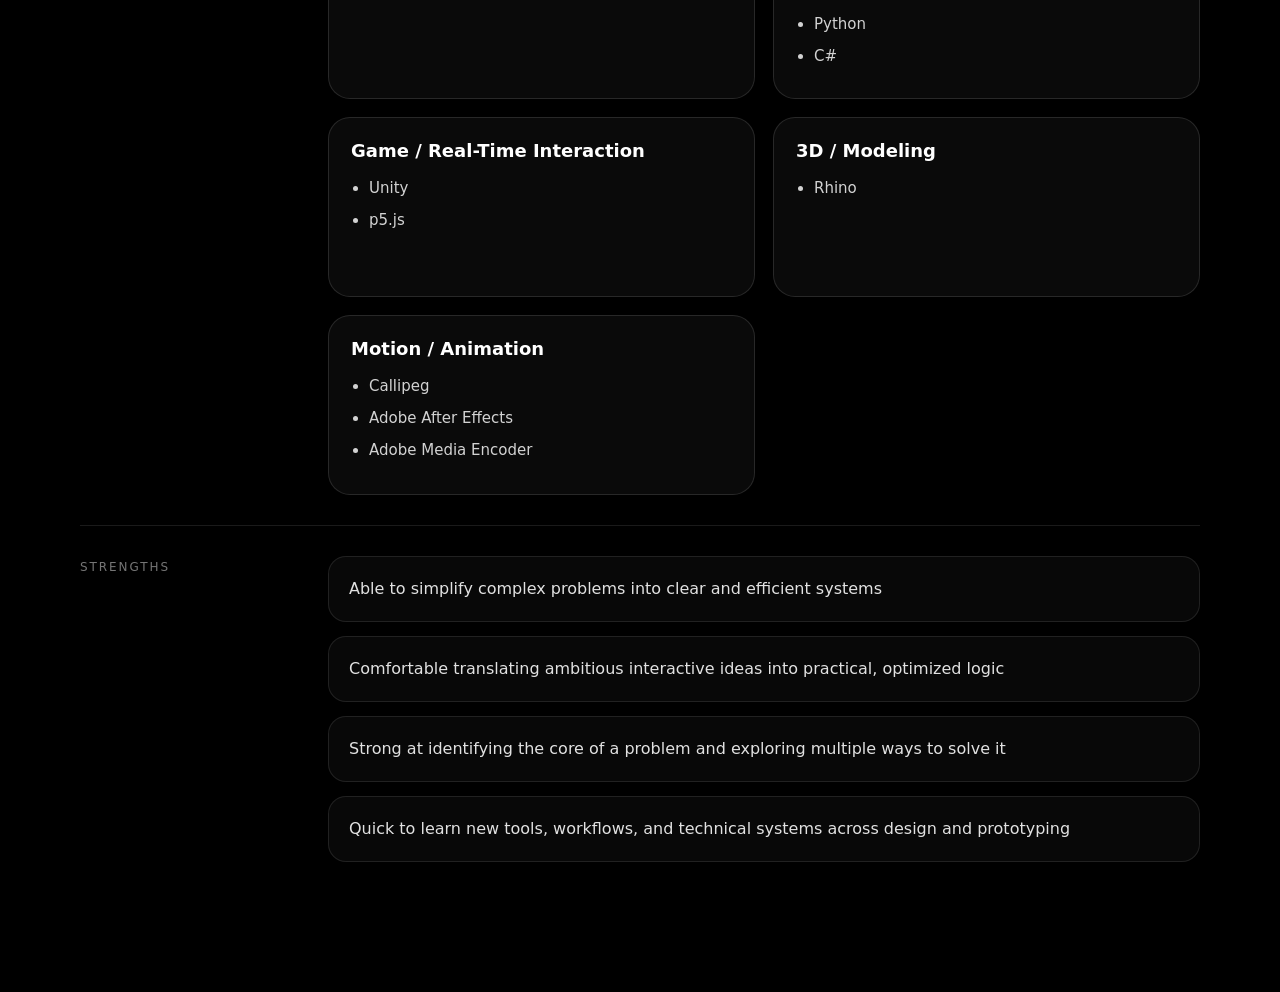
==== commit 5d46e6d5: "Update cv.html" ====
--- a/cv.html
+++ b/cv.html
@@ -50,7 +50,7 @@
           </div>
           <div class="cv__row">
             <span class="cv__key">Phone</span>
-            <span class="cv__value">+1 6265294220</span>
+            <span class="cv__value">6265294220</span>
           </div>
         </div>
       </div>
@@ -82,11 +82,15 @@
           </div>
           <div class="cv__row">
             <span class="cv__key">Current Status</span>
-            <span class="cv__value">Currently in 4th Term</span>
+            <span class="cv__value">4th Term IXD Student</span>
+          </div>
+          <div class="cv__row">
+            <span class="cv__key">Scholarship</span>
+            <span class="cv__value">$3,500 per term</span>
           </div>
           <div class="cv__row">
             <span class="cv__key">GPA</span>
-            <span class="cv__value">3.917 / 3.5 / 3.9</span>
+            <span class="cv__value">3.917 / 3.5 / 3.9 / 4.0</span>
           </div>
         </div>
       </div>
--- a/style.css
+++ b/style.css
@@ -807,12 +807,23 @@
   -webkit-backdrop-filter: blur(10px);
 }
 
+.detail__grid--centered .detail__infoCard{
+  display:flex;
+  align-items:center;
+  justify-content:center;
+  text-align:center;
+}
+
 .detail__infoCard h3{
   margin:0 0 12px;
   font-size:18px;
   line-height:1.2;
   font-weight:800;
   color:#fff;
+}
+
+.detail__grid--centered .detail__infoCard h3{
+  margin:0;
 }
 
 .detail__infoCard p{
@@ -1441,4 +1452,14 @@
     font-size:10px;
     letter-spacing:.06em;
   }
-}
+
+  .detail__mediaAsset--phoneFitWidth{
+    position:absolute;
+    top:50%;
+    left:0;
+    width:100%;
+    height:auto;
+    transform:translateY(-50%);
+    object-fit:contain;
+  }
+}
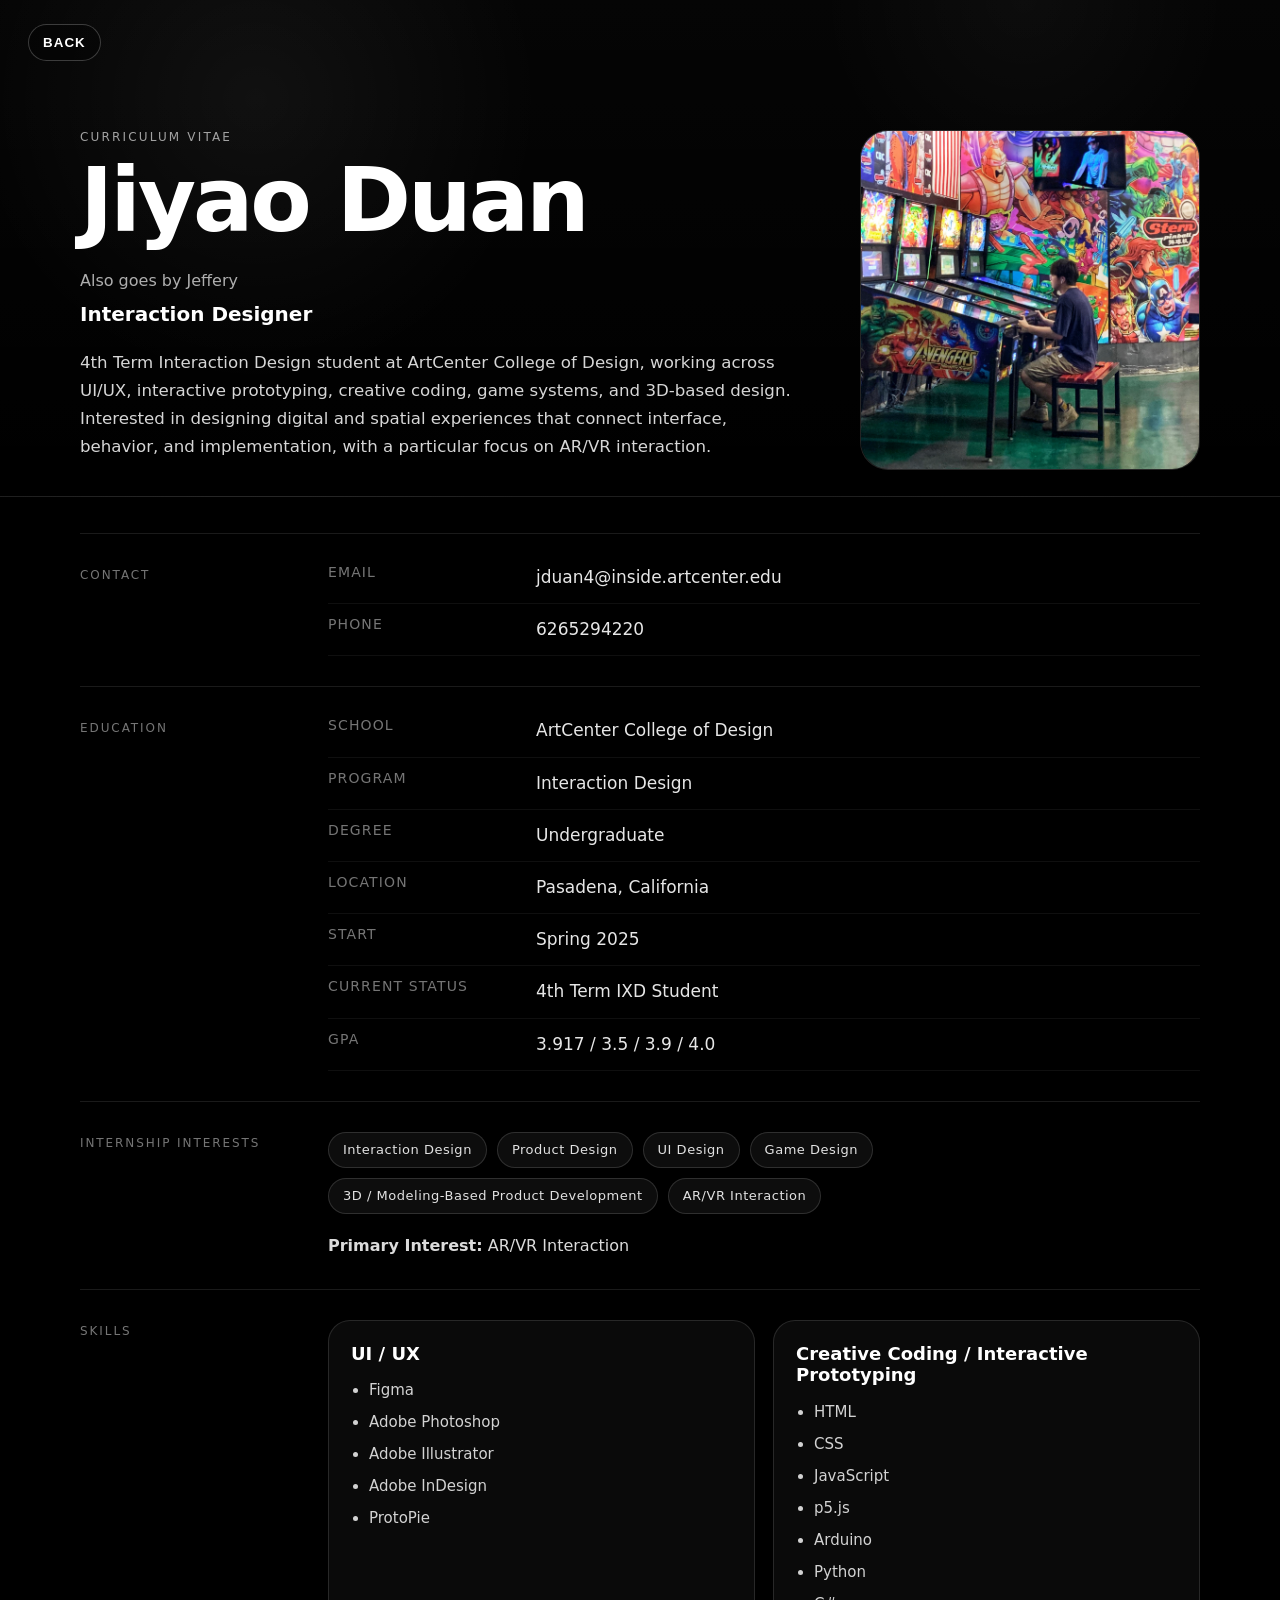
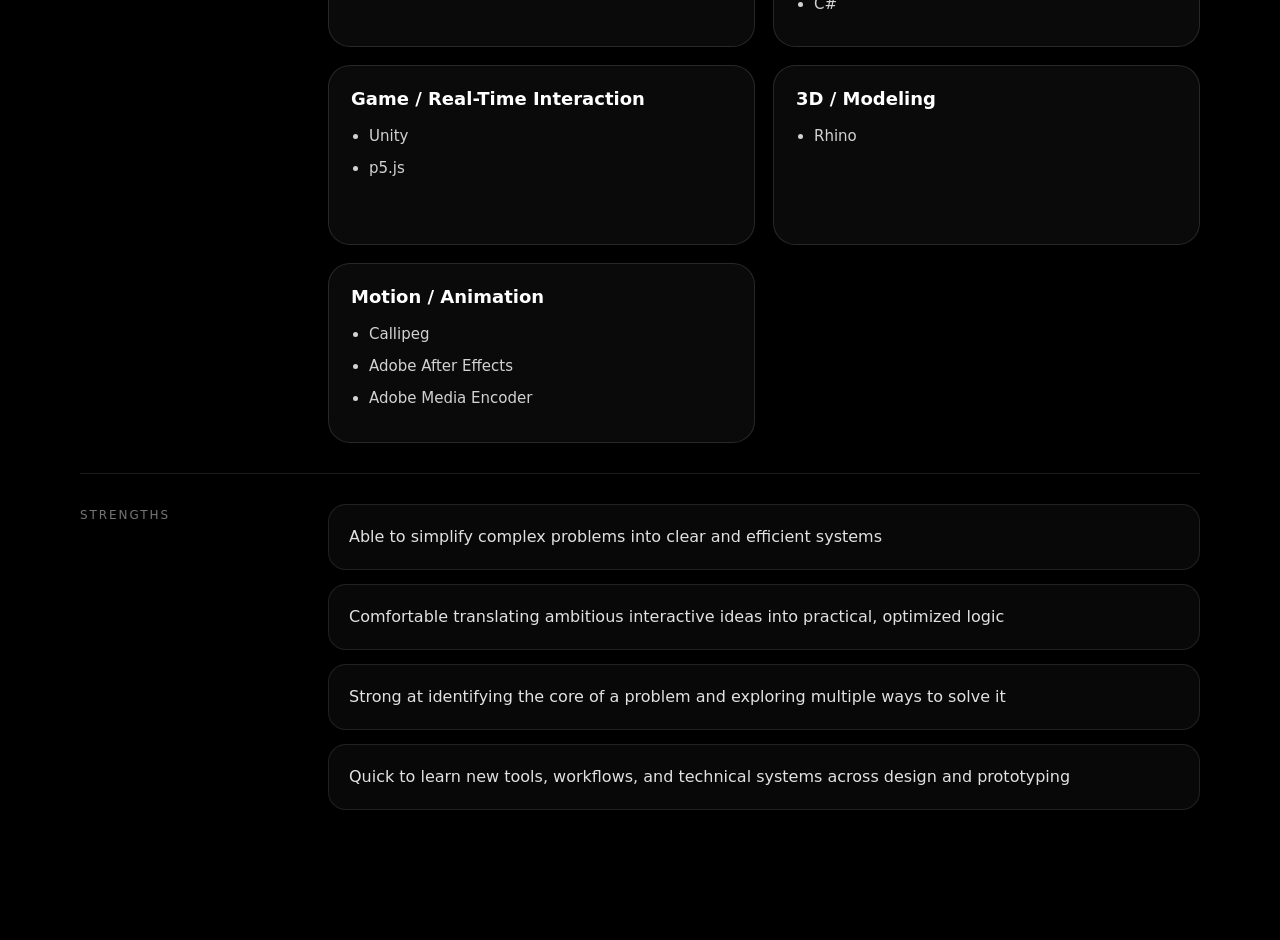
==== commit 11a13b31: "Update cv.html" ====
--- a/cv.html
+++ b/cv.html
@@ -83,10 +83,6 @@
           <div class="cv__row">
             <span class="cv__key">Current Status</span>
             <span class="cv__value">4th Term IXD Student</span>
-          </div>
-          <div class="cv__row">
-            <span class="cv__key">Scholarship</span>
-            <span class="cv__value">$3,500 per term</span>
           </div>
           <div class="cv__row">
             <span class="cv__key">GPA</span>
